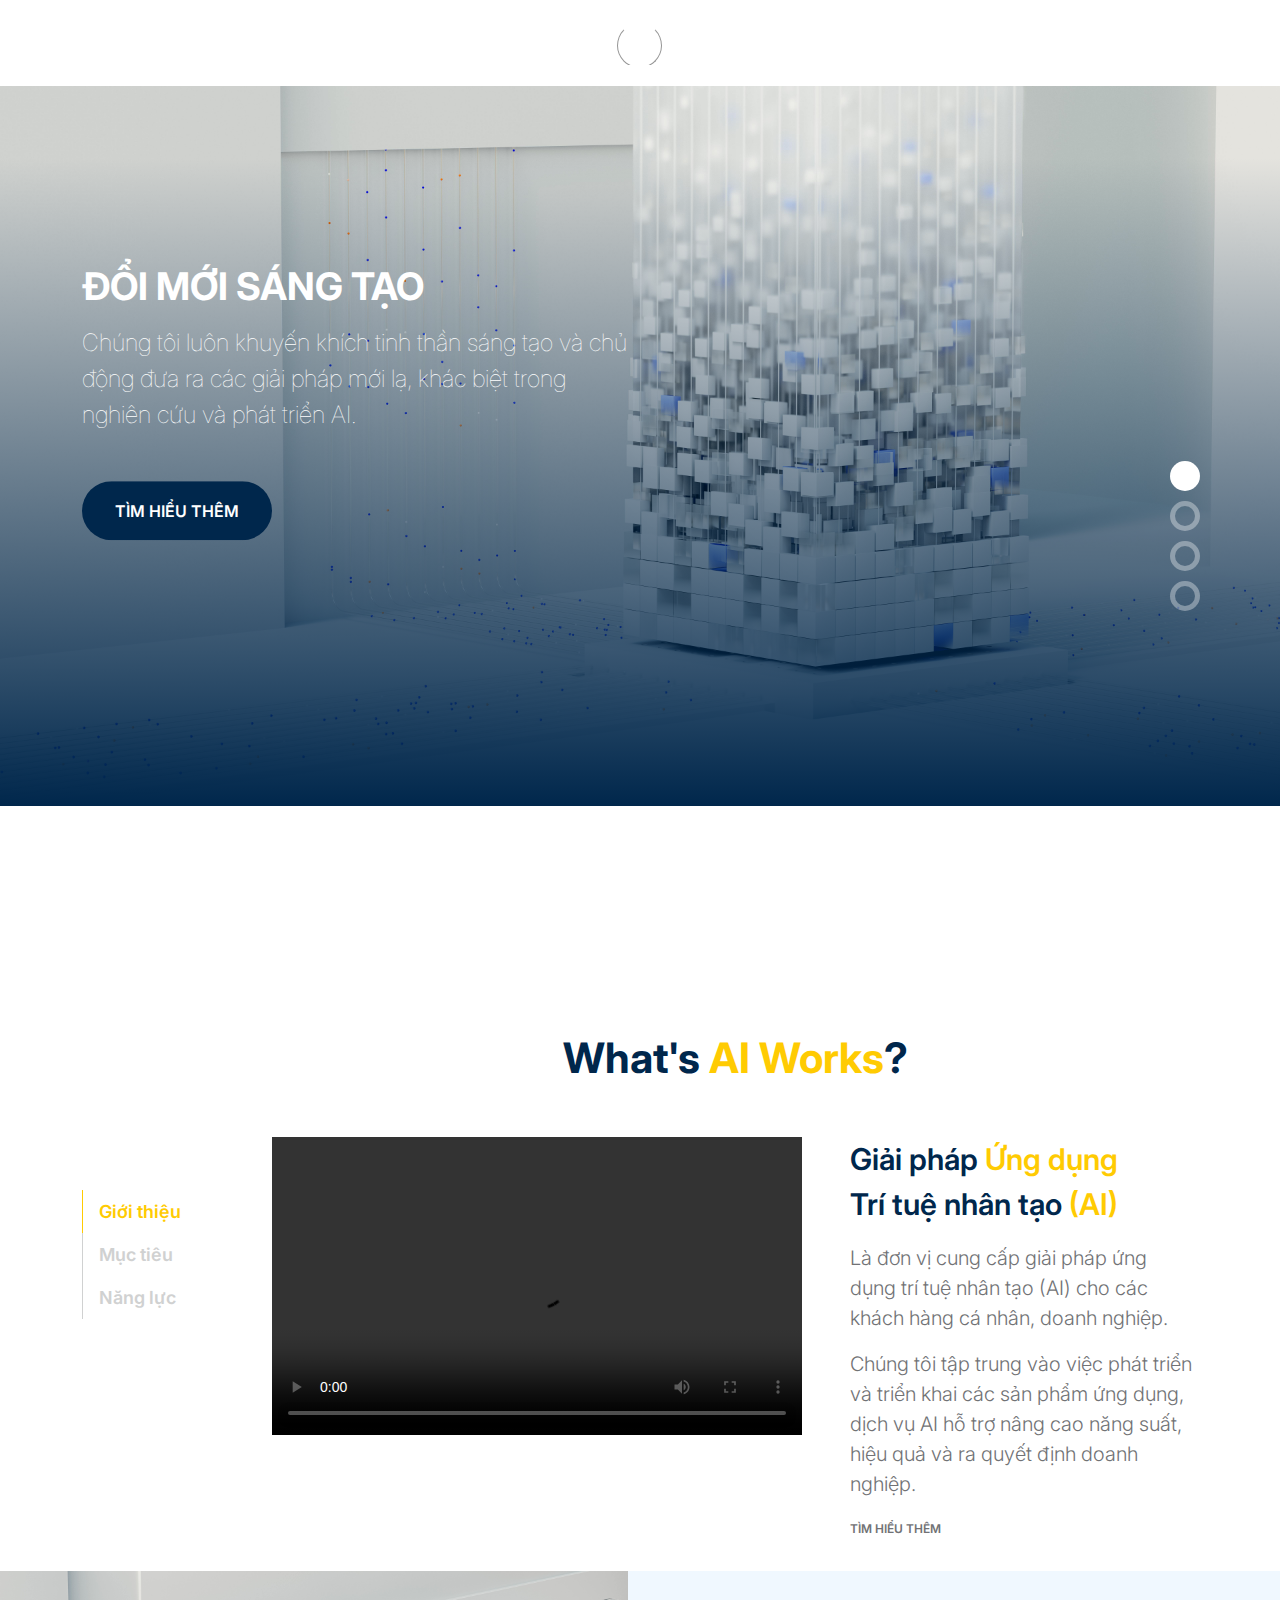
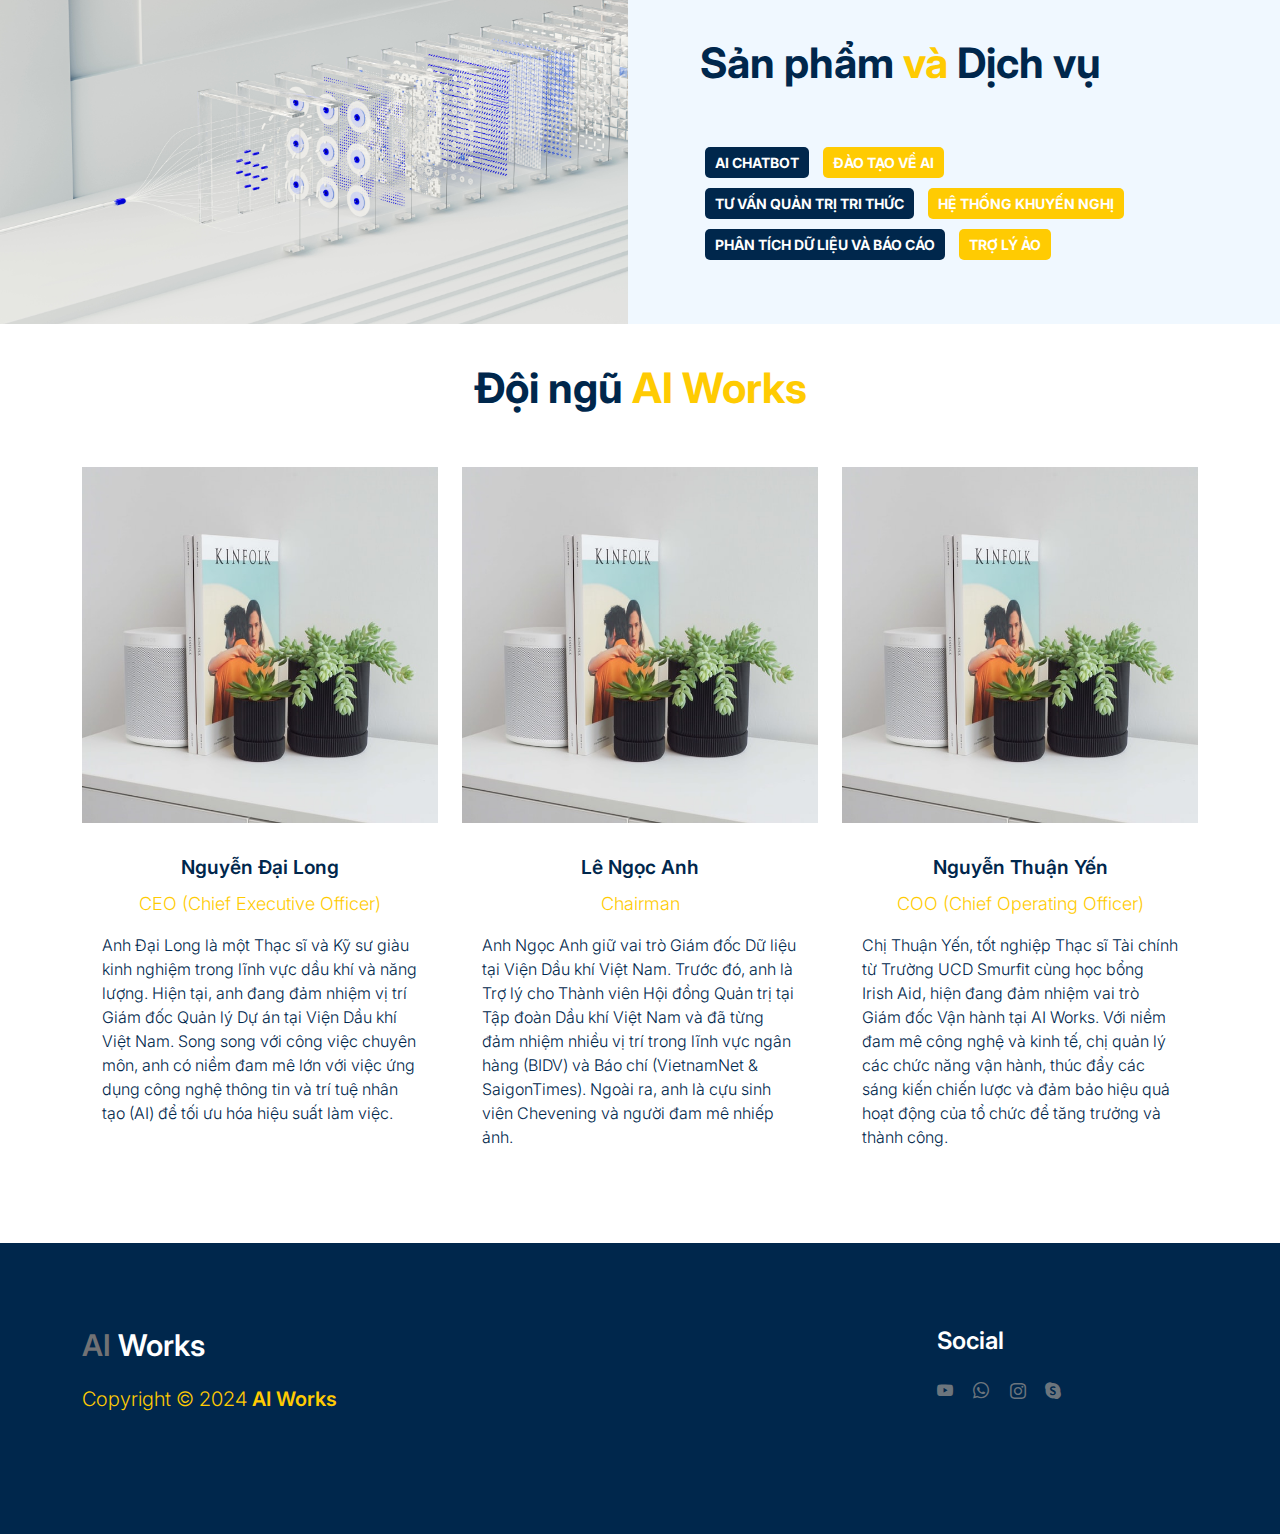
==== index.html @ 628ce4f3 "first commit" ====
<!doctype html>
<html lang="en">
    <head>
        <meta charset="utf-8">
        <meta name="viewport" content="width=device-width, initial-scale=1">

        <meta name="description" content="">
        <meta name="author" content="">

        <title>AI Works</title>
        <!-- <link rel="icon" href="/images/logo AI Works duong ban.png" type="image/png" > -->
        <!-- <link rel="icon" type="image/png" href="https://example.com/favicon.png"/> -->
        <link rel="shortcut icon" type="image/x-icon" href="images/favicon.ico">
        <!-- CSS FILES -->
        <link rel="preconnect" href="https://fonts.googleapis.com">

        <link rel="preconnect" href="https://fonts.gstatic.com" crossorigin>


        <link href="https://fonts.googleapis.com/css2?family=Inter:wght@100;300;400;700;900&display=swap" rel="stylesheet">

        <link href="css/bootstrap.min.css" rel="stylesheet">
        <link href="css/bootstrap-icons.css" rel="stylesheet">

        <link rel="stylesheet" href="css/slick.css"/>

        <link href="css/tooplate-little-fashion.css" rel="stylesheet">

<!--

Tooplate 2127 Little Fashion

https://www.tooplate.com/view/2127-little-fashion

-->
    </head>
    
    <body>

        <section class="preloader">
            <div class="spinner">
                <span class="sk-inner-circle"></span>
            </div>
        </section>
    
        <main>

            <nav class="navbar navbar-expand-lg">
                <div class="container">
                    <button class="navbar-toggler" type="button" data-bs-toggle="collapse" data-bs-target="#navbarNav" aria-controls="navbarNav" aria-expanded="false" aria-label="Toggle navigation">
                        <span class="navbar-toggler-icon"></span>
                    </button>

                    <a class="navbar-brand" href="index.html">
                        <strong><span>AI</span> Works</strong>
                    </a>

                    <div class="d-lg-none">
                        <a href="sign-in.html" class="bi-person custom-icon me-3"></a>

                        <a href="product-detail.html" class="bi-bag custom-icon"></a>
                    </div>

                    <!-- <div class="collapse navbar-collapse" id="navbarNav">
                        <ul class="navbar-nav mx-auto">
                            <li class="nav-item">
                                <a class="nav-link active" href="index.html">Home</a>
                            </li>

                            <li class="nav-item">
                                <a class="nav-link" href="about.html">Story</a>
                            </li>

                            <li class="nav-item">
                                <a class="nav-link" href="products.html">Products</a>
                            </li>

                            <li class="nav-item">
                                <a class="nav-link" href="faq.html">FAQs</a>
                            </li>

                            <li class="nav-item">
                                <a class="nav-link" href="contact.html">Contact</a>
                            </li>
                        </ul>

                        <div class="d-none d-lg-block">
                            <a href="sign-in.html" class="bi-person custom-icon me-3"></a>

                            <a href="product-detail.html" class="bi-bag custom-icon"></a>
                        </div>
                    </div> -->
                </div>
            </nav>

            <section class="slick-slideshow">   
                <div class="slick-custom">
                    <img src="images/pexels-google-deepmind-17483873.jpg" class="img-fluid" alt="">

                    <div class="slick-bottom">
                        <div class="container">
                            <div class="row">
                                <div class="col-lg-6 col-10">
                                    <h1 class="slick-title">ĐỔI MỚI SÁNG TẠO</h1>

                                    <p class="lead text-white mt-lg-3 mb-lg-5">Chúng tôi luôn khuyến khích tinh thần sáng tạo và chủ động đưa ra các giải pháp mới lạ, khác biệt trong nghiên cứu và phát triển AI.</p>

                                    <a href="#" class="btn custom-btn">Tìm hiểu thêm</a>
                                </div>
                            </div>
                        </div>
                    </div>
                </div>

                <div class="slick-custom">
                    <img src="images/pexels-google-deepmind-17483873.jpg" class="img-fluid" alt="">

                    <div class="slick-bottom">
                        <div class="container">
                            <div class="row">
                                <div class="col-lg-6 col-10">
                                    <h1 class="slick-title">ĐẠO ĐỨC & TRÁCH NHIỆM</h1>

                                    <p class="lead text-white mt-lg-3 mb-lg-5">Chúng tôi tận tâm phát triển các ứng dụng AI đạt chuẩn đạo đức cao nhất, an toàn tuyệt đối và bảo vệ quyền riêng tư người dùng.</p>

                                    <a href="#" class="btn custom-btn">Tìm hiểu thêm</a>
                                </div>
                            </div>
                        </div>
                    </div>
                </div>

                <div class="slick-custom">
                    <img src="images/pexels-google-deepmind-17483873.jpg" class="img-fluid" alt="">

                    <div class="slick-bottom">
                        <div class="container">
                            <div class="row">
                                <div class="col-lg-6 col-10">
                                    <h1 class="slick-title">HƯỚNG TỚI NGƯỜI DÙNG</h1>

                                    <p class="lead text-white mt-lg-3 mb-lg-5">Chúng tôi phát triển giải pháp AI thân thiện, hữu ích, dễ tiếp cận để nâng cao chất lượng cuộc sống dựa trên nhu cầu người dùng.</p>

                                    <a href="#" class="btn custom-btn">Tìm hiểu thêm</a>
                                </div>
                            </div>
                        </div>
                    </div>
                </div>
                
                <div class="slick-custom">
                    <img src="images/pexels-google-deepmind-17483873.jpg" class="img-fluid" alt="">

                    <div class="slick-bottom">
                        <div class="container">
                            <div class="row">
                                <div class="col-lg-6 col-10">
                                    <h1 class="slick-title">HỢP TÁC & CHIA SẺ</h1>

                                    <p class="lead text-white mt-lg-3 mb-lg-5">Chúng tôi hợp tác, chia sẻ tri thức với chuyên gia, tổ chức hàng đầu để nâng cao năng lực, tạo giá trị và đóng góp cho ngành AI.</p>

                                    <a href="#" class="btn custom-btn">Tìm hiểu thêm</a>
                                </div>
                            </div>
                        </div>
                    </div>
                </div>

            </section>

            <section class="about section-padding">
                <div class="container">
                    <div class="row">
                        <div class="col-lg-2 col-12 mt-auto mb-auto">
                            <ul class="nav nav-pills mb-5 mx-auto justify-content-center align-items-center" id="pills-tab" role="tablist">
                                <li class="nav-item" role="presentation">
                                    <button class="nav-link active" id="pills-home-tab" data-bs-toggle="pill" data-bs-target="#pills-home" type="button" role="tab" aria-controls="pills-home" aria-selected="true">Giới thiệu</button>
                                </li>

                                <li class="nav-item" role="presentation">
                                    <button class="nav-link" id="pills-youtube-tab" data-bs-toggle="pill" data-bs-target="#pills-youtube" type="button" role="tab" aria-controls="pills-youtube" aria-selected="true">Mục tiêu</button>
                                </li>

                                <li class="nav-item" role="presentation">
                                    <button class="nav-link" id="pills-skill-tab" data-bs-toggle="pill" data-bs-target="#pills-skill" type="button" role="tab" aria-controls="pills-skill" aria-selected="false">Năng lực</button>
                                </li>
                            </ul>
                        </div>

                        <div class="col-lg-10 col-12">
                            <div class="tab-content mt-2" id="pills-tabContent">
                                <div class="tab-pane fade show active" id="pills-home" role="tabpanel" aria-labelledby="pills-home-tab">
                                    <div class="row">
                                        <div class="col-12 text-center">
                                            <h2 class="mb-5">What's <span>AI Works</span>?</h2>
                                        </div>
                                        <div class="col-lg-7 col-12">
                                            <div class="ratio ratio-16x9">
                                                <video autoplay controls loop>
                                                    <source src="images/18069166-uhd_3840_2160_24fps.mp4">
                                                </video>
                                            </div>
                                        </div>

                                        <div class="col-lg-5 col-12">
                                            <div class="d-flex flex-column h-100 ms-lg-4 mt-lg-0 mt-5">
                                                <h4 class="mb-3">Giải pháp <span>Ứng dụng</span> <br>Trí tuệ nhân tạo <span>(AI)</span></h4>

                                                <p>Là đơn vị cung cấp giải pháp ứng dụng trí tuệ nhân tạo (AI) cho các khách hàng cá nhân, doanh nghiệp.</p>

                                                <p>Chúng tôi tập trung vào việc phát triển và triển khai các sản phẩm ứng dụng, dịch vụ AI hỗ trợ nâng cao năng suất, hiệu quả và ra quyết định doanh nghiệp.</p>

                                                <div class="mt-2 mt-lg-auto">
                                                    <a href="#" class="custom-link mb-2">
                                                        Tìm hiểu thêm
                                                        <i class="bi-arrow-right ms-2"></i>
                                                    </a>
                                                </div>
                                            </div>
                                        </div>
                                    </div>
                                </div>

                                <div class="tab-pane fade" id="pills-youtube" role="tabpanel" aria-labelledby="pills-youtube-tab">

                                    <div class="row">
                                        <div class="col-12 text-center">
                                            <h2 class="mb-5">How <span>AI Works</span>?</h2>
                                        </div>
                                        <div class="col-lg-7 col-12">
                                            <div class="ratio ratio-16x9">
                                                <video autoplay controls loop>
                                                    <source src="images/17356135-uhd_1920_1440_60fps.mp4">
                                                </video>
                                            </div>
                                        </div>

                                        <div class="col-lg-5 col-12">
                                            <div class="d-flex flex-column h-100 ms-lg-4 mt-lg-0 mt-5">
                                                <h4 class="mb-3"><span>Đối tác</span> hỗ trợ doanh nghiệp <br>chuyển đổi số <span>bằng AI</span></h4>

                                                <p>Mục tiêu then chốt của AI Works là trở thành đối tác tin cậy, hỗ trợ doanh nghiệp chuyển đổi số bằng công nghệ AI, nâng cao lợi thế cạnh tranh và tăng trưởng bền vững. Chúng tôi hướng tới việc đưa AI thành phần không thể thiếu trong kinh doanh, giải quyết vấn đề thực tiễn, mang lại giá trị lớn cho khách hàng.</p>

                                                <div class="mt-2 mt-lg-auto">
                                                    <a href="#" class="custom-link mb-2">
                                                        Tìm hiểu thêm
                                                        <i class="bi-arrow-right ms-2"></i>
                                                    </a>
                                                </div>
                                            </div>
                                        </div>
                                    </div>
                                </div>

                                <div class="tab-pane fade" id="pills-skill" role="tabpanel" aria-labelledby="pills-skill-tab">
                                    <div class="row">
                                        <div class="col-12 text-center">
                                            <h2 class="mb-5">Why <span>AI Works</span>?</h2>
                                        </div>
                                        <div class="col-lg-7 col-12">
                                            <div class="ratio ratio-16x9">
                                                <!-- <video autoplay controls loop> -->
                                                    <iframe width="426" height="314" src="https://www.youtube.com/embed/J-p9SjpaHVw" title="Chatbot J4U | Hướng dẫn sử dụng version 1.6" frameborder="0" allow="accelerometer; autoplay; clipboard-write; encrypted-media; gyroscope; picture-in-picture; web-share" referrerpolicy="strict-origin-when-cross-origin" allowfullscreen></iframe>
                                                <!-- </video> -->
                                            </div>
                                        </div>

                                        <div class="col-lg-5 col-12">
                                            <div class="d-flex flex-column h-100 ms-lg-4 mt-lg-0 mt-5">
                                                <h4 class="mb-3"><span>Sáng tạo</span>, Thân thiện <br>Dễ dàng <span>sử dụng</span></h4>

                                                <p>Lợi thế cạnh tranh của chúng tôi đến từ đội ngũ chuyên gia AI giàu kinh nghiệm, năng lực kỹ thuật vượt trội, khả năng tùy biến giải pháp AI sáng tạo, thân thiện, dễ tích hợp đáp ứng đặc thù từng ngành nghề, mang lại trải nghiệm hiệu quả cao cho khách hàng.</p>

                                                <div class="mt-2 mt-lg-auto">
                                                    <a href="#" class="custom-link mb-2">
                                                        Tìm hiểu thêm
                                                        <i class="bi-arrow-right ms-2"></i>
                                                    </a>
                                                </div>
                                            </div>
                                        </div>
                                    </div>
                                </div>

                            </div>
                        </div>

                    </div>
                </div>
            </section>

            <section class="front-product">
                <div class="container-fluid p-0">
                    <div class="row align-items-center">

                        <div class="col-lg-6 col-12">
                            <img src="images/pexels-google-deepmind-17483874.jpg" class="img-fluid" alt="">
                        </div>

                        <div class="col-lg-6 col-12">
                            <div class="px-5 py-5 py-lg-0">
                                
                                <h2 class="mb-4">Sản phẩm <span>và</span> Dịch vụ</h2>

                                <br class="tag-container">
                                    <p class="tag ai-chatbot">AI Chatbot</p> 
                                    <p class="tag ai-training">Đào tạo về AI</p>
                                    <br>
                                    <p class="tag knowledge-management">Tư vấn quản trị tri thức</p>
                                    <p class="tag recommendation-system">Hệ thống khuyến nghị</p>
                                    <br>
                                    <p class="tag data-analysis">Phân tích dữ liệu và báo cáo</p>
                                    <p class="tag virtual-assistant">Trợ lý ảo</p>
                                  </div>

                                <!-- <a href="products.html" class="custom-link">
                                    Explore Products
                                    <i class="bi-arrow-right ms-2"></i>
                                </a> -->
                            </div>
                        </div>

                    </div>
                </div>
            </section>

            <section class="featured-product section-padding">
                <div class="container">
                    <div class="row">
                        
                        <div class="col-12 text-center">
                            <h2 class="mb-5">Đội ngũ <span>AI Works</span></h2>
                        </div>

                        <div class="col-lg-4 col-12 mb-3">
                            <div class="product-thumb">
                                <img src="images/product/evan-mcdougall-qnh1odlqOmk-unsplash.jpeg" class="img-fluid product-image" alt="">

                                <div class="product-info d-flex">
                                    <div>
                                        <h5 class="product-title mb-0">
                                            <h5 style="font-size:larger; text-align: center;">Nguyễn Đại Long</h5> 
                                        </h5>
                                        <p style="font-size:Large; color:#ffcb02; text-align: center;">CEO (Chief Executive Officer)</p>

                                        <p style="font-size:medium; color:#00274c;">Anh Đại Long là một Thạc sĩ và Kỹ sư giàu kinh nghiệm trong lĩnh vực dầu khí và năng lượng. Hiện tại, anh đang đảm nhiệm vị trí Giám đốc Quản lý Dự án tại Viện Dầu khí Việt Nam. Song song với công việc chuyên môn, anh có niềm đam mê lớn với việc ứng dụng công nghệ thông tin và trí tuệ nhân tạo (AI) để tối ưu hóa hiệu suất làm việc.</p>
                                    </div>
                                    
                                </div>
                            </div>
                            
                        </div>

                        
                        <div class="col-lg-4 col-12 mb-3">
                            <div class="product-thumb">
                                <img src="images/product/evan-mcdougall-qnh1odlqOmk-unsplash.jpeg" class="img-fluid product-image" alt="">

                                <div class="product-info d-flex">
                                    <div>
                                        <h5 class="product-title mb-0">
                                            <h5 style="font-size:larger; text-align: center;">Lê Ngọc Anh</h5> 
                                        </h5>
                                        <p style="font-size:Large; color:#ffcb02; text-align: center;">Chairman</p>

                                        <p style="font-size:medium; color:#00274c;">Anh Ngọc Anh giữ vai trò Giám đốc Dữ liệu tại Viện Dầu khí Việt Nam. Trước đó, anh là Trợ lý cho Thành viên Hội đồng Quản trị tại Tập đoàn Dầu khí Việt Nam và đã từng đảm nhiệm nhiều vị trí trong lĩnh vực ngân hàng (BIDV) và Báo chí (VietnamNet & SaigonTimes). Ngoài ra, anh là cựu sinh viên Chevening và người đam mê nhiếp ảnh.</p>
                                    </div>
                                    
                                </div>
                            </div>
                            
                        </div>

                        <div class="col-lg-4 col-12 mb-3">
                            <div class="product-thumb">
                                <img src="images/product/evan-mcdougall-qnh1odlqOmk-unsplash.jpeg" class="img-fluid product-image" alt="">

                                <div class="product-info d-flex">
                                    <div>
                                        <h5 class="product-title mb-0">
                                            <h5 style="font-size:larger; text-align: center;">Nguyễn Thuận Yến</h5> 
                                        </h5>
                                        <p style="font-size:Large; color:#ffcb02; text-align: center;">COO (Chief Operating Officer)</p>

                                        <p style="font-size:medium; color:#00274c;">Chị Thuận Yến, tốt nghiệp Thạc sĩ Tài chính từ Trường UCD Smurfit cùng học bổng Irish Aid, hiện đang đảm nhiệm vai trò Giám đốc Vận hành tại AI Works. Với niềm đam mê công nghệ và kinh tế, chị quản lý các chức năng vận hành, thúc đẩy các sáng kiến chiến lược và đảm bảo hiệu quả hoạt động của tổ chức để tăng trưởng và thành công.</p>
                                    </div>
                                    
                                </div>
                            </div>
                            
                        </div>


                    </div>
                </div>
            </section>

        </main>

        <footer class="site-footer">
            <div class="container">
                <div class="row">

                    <div class="col-lg-3 col-10 me-auto mb-4">
                        <h4 class="text-white mb-3"><a href="index.html">AI</a> Works</h4>
                        <p style="color:#ffcb02; ">Copyright © 2024 <strong>AI Works</strong></p>
                    </div>

                    <!-- <div class="col-lg-5 col-8">
                        <h5 class="text-white mb-3">Sitemap</h5>

                        <ul class="footer-menu d-flex flex-wrap">
                            <li class="footer-menu-item"><a href="about.html" class="footer-menu-link">Story</a></li>

                            <li class="footer-menu-item"><a href="#" class="footer-menu-link">Products</a></li>

                            <li class="footer-menu-item"><a href="#" class="footer-menu-link">Privacy policy</a></li>

                            <li class="footer-menu-item"><a href="#" class="footer-menu-link">FAQs</a></li>

                            <li class="footer-menu-item"><a href="#" class="footer-menu-link">Contact</a></li>
                        </ul>
                    </div> -->

                    <div class="col-lg-3 col-4">
                        <h5 class="text-white mb-3">Social</h5>

                        <ul class="social-icon">

                            <li><a href="#" class="social-icon-link bi-youtube"></a></li>

                            <li><a href="#" class="social-icon-link bi-whatsapp"></a></li>

                            <li><a href="#" class="social-icon-link bi-instagram"></a></li>

                            <li><a href="#" class="social-icon-link bi-skype"></a></li>
                        </ul>
                    </div>

                </div>
            </div>
        </footer>

        <!-- JAVASCRIPT FILES -->
        <script src="js/jquery.min.js"></script>
        <script src="js/bootstrap.bundle.min.js"></script>
        <script src="js/Headroom.js"></script>
        <script src="js/jQuery.headroom.js"></script>
        <script src="js/slick.min.js"></script>
        <script src="js/custom.js"></script>

    </body>
</html>
---- css/tooplate-little-fashion.css ----
/*

Tooplate 2127 Little Fashion

https://www.tooplate.com/view/2127-little-fashion

*/


/*---------------------------------------
  CUSTOM PROPERTIES ( VARIABLES )             
-----------------------------------------*/
:root {
  --white-color:                #FFFFFF;
  --primary-color:              #ffcb02;
  --section-bg-color:           #f0f8ff;
  --dark-color:                 #00274c;
  --grey-color:                 #d0d1d1;
  --p-color:                    #717275;

  --body-font-family:           'Inter', sans-serif;

  --h5-font-size:               24px;
  --p-font-size:                20px;
  --copyright-text-font-size:   16px;
  --product-link-font-size:     14px;
  --custom-link-font-size:      12px;

  --font-weight-thin:           100;
  --font-weight-light:          300;
  --font-weight-normal:         400;
  --font-weight-bold:           600;
  --font-weight-black:          700;
}

body,
html {
  height: 100%;
}

html {
  scroll-behavior: smooth;
}

@media screen and (prefers-reduced-motion: reduce) {
  html {
    scroll-behavior: auto;
  }
}

body {
    background: var(--white-color);
    font-family: var(--body-font-family);    
    position: relative;
}

/*---------------------------------------
  TYPOGRAPHY               
-----------------------------------------*/

h2,
h3,
h4,
h5,
h6 {
  color: var(--dark-color);
  line-height: inherit;
}

h1,
h2,
h3,
h4,
h5,
h6 {
  font-weight: var(--font-weight-bold);
}

h1,
h2 {
  font-weight: var(--font-weight-black);
}

h1 {
  font-size: 64px;
  line-height: normal;
}

h2 {
  font-size: 42px;
}

h3 {
  font-size: 36px;
}

h4 {
  font-size: 30px;
}

h5 {
  font-size: 24px;
}

h6 {
  font-size: 20px;
}

p {
  color: var(--p-color);
  font-size: var(--p-font-size);
  font-weight: var(--font-weight-light);
}

a, 
button {
  touch-action: manipulation;
  transition: all 0.3s;
}

a {
  color: var(--p-color);
  text-decoration: none;
}

a:hover {
  color: var(--primary-color);
}

.text-primary {
  color: var(--primary-color) !important;
}

::selection {
  background: var(--primary-color);
  color: var(--white-color);
}

/*---------------------------------------
  CUSTOM LINK               
-----------------------------------------*/
.custom-link {
  color: var(--p-color);
  font-size: var(--custom-link-font-size);
  font-weight: var(--font-weight-bold);
  text-transform: uppercase;
  position: relative;
}

.custom-link i {
  position: absolute;
  opacity: 0;
  bottom: 0;
  left: 100%;
  transition: all 0.3s;
  line-height: normal;
}

.custom-link:hover i {
  opacity: 1;
  left: 101%;
}

.lead {
  font-size: 1.5rem;
  font-weight: var(--font-weight-thin);
}

b,
strong {
  font-weight: var(--font-weight-bold);
}

/*---------------------------------------
  PRE LOADER               
-----------------------------------------*/
.preloader {
  position: fixed;
  top: 0;
  left: 0;
  width: 100%;
  height: 100%;
  z-index: 99999;
  display: flex;
  flex-flow: row nowrap;
  justify-content: center;
  align-items: center;
  background: none repeat scroll 0 0 var(--white-color);
}

.spinner {
  border: 1px solid transparent;
  border-radius: 5px;
  position: relative;
}

.spinner::before {
  content: '';
  box-sizing: border-box;
  position: absolute;
  top: 50%;
  left: 50%;
  width: 45px;
  height: 45px;
  margin-top: -10px;
  margin-left: -23px;
  border-radius: 50%;
  border: 1px solid #959595;
  border-top-color: var(--white-color);
  animation: spinner .9s linear infinite;
}

@keyframes spinner {
  to {transform: rotate(360deg);}
}

/*---------------------------------------
  CUSTOM BUTTON & ICON              
-----------------------------------------*/
.custom-btn {
  background: var(--dark-color);
  border-radius: 50px;
  color: var(--white-color);
  font-size: var(--copyright-text-font-size);
  text-transform: uppercase;
  padding: 16.50px 20px;
}

.social-btn {
  background: transparent;
  border: 1px solid var(--grey-color);
  color: var(--dark-color);
  text-transform: none;
}

.social-btn:hover {
  border-color: transparent;
}

.cart-form-select {
  border-radius: 0;
  padding-top: 15px;
  padding-bottom: 15px;
}

.cart-btn {
  border-radius: 0;
  width: 100%;
  font-size: var(--product-link-font-size);
}

.custom-btn:hover,
.slick-slideshow .custom-btn:hover {
  background: var(--primary-color);
  color: var(--white-color);
}

.custom-icon {
  color: var(--p-color);
  font-size: 24px;
}

.custom-icon {
  display: inline-block;
  vertical-align: middle;
}

.bi-bag.custom-icon {
  font-size: 17px;
}

.featured-icon {
  color: var(--grey-color);
  font-size: 52px;
}

/*---------------------------------------
  DIV SEPARATOR               
-----------------------------------------*/
.div-separator {
  position: relative;
}

.div-separator::before {
  content: "";
  height: 1px;
  background: var(--grey-color);
  display: block;
  width: 100%;
}

.div-separator span {
  position: absolute;
  top: 50%;
  margin-left: -22.5px;
  left: 50%;
  text-align: center;
  background: var(--white-color);
  margin-top: -11px;
  color: var(--dark-color);
  font-weight: var(--font-weight-bold);
  font-size: 14px;
  width: 35px;
  text-transform: uppercase;
}

/*---------------------------------------
  FULL IMAGE               
-----------------------------------------*/
.full-image-img {
  display: block;
  position: absolute;
  z-index: -1;
  right: 0;
  width: 100%;
  bottom: -120px;
  min-width: 650px;
}

@media (min-width: 1600px) {
  .full-image-img {
    bottom: -200px;
  }
}

/*---------------------------------------
  NAVIGATION               
-----------------------------------------*/
.navbar {
  background: var(--white-color);
  position: fixed;
  top: 0;
  right: 0;
  left: 0;
  padding: 25px 0;
  z-index: 2;
  will-change: transform;
  transition: transform 300ms linear;
}

.navbar span, h2 span, h4 span {
	color: var(--primary-color);
}

.navbar.headroom--not-top {
  padding: 20px 0;
}

.headroom--pinned {
  transform: translate(0, 0);
}

.headroom--unpinned {
  transform: translate(0, -150%);
}

@font-face {
  font-family: 'BeVietnamPro';
  src: url('../fonts/BeVietnamPro-Regular.woff2') format('woff2'),
       url('../fonts/BeVietnamPro-Regular.woff') format('woff'),
       url('../fonts/BeVietnamPro-Regular.ttf') format('truetype');
  font-weight: normal;
  font-style: normal;
}

@font-face {
  font-family: 'BeVietnamPro';
  src: url('../fonts/BeVietnamPro-Bold.woff2') format('woff2'),
       url('../fonts/BeVietnamPro-Bold.woff') format('woff'),
       url('../fonts/BeVietnamPro-Bold.ttf') format('truetype');
  font-weight: bold;
  font-style: normal;
}


.navbar-brand {
  font-family: 'BeVietnamPro', sans-serif;
  color: var(--dark-color);
  font-size: 24px;
  font-weight: var(--font-weight-light);
  margin: 0;
  padding: 0;
}

.navbar-expand-lg .navbar-nav .nav-link {
  display: inline-block;
  padding: 0;
  margin-right: 1.5rem;
  margin-left: 1.5rem;
}

.nav-link {
  color: var(--p-color);
  font-size: 16px;
  position: relative;
}

.navbar .nav-link::after {
  position: absolute;
  top: 100%;
  left: 0;
  width: 100%;
  height: 2px;
  background: var(--grey-color);
  content: '';
  opacity: 0;
  -webkit-transition: opacity 0.3s, -webkit-transform 0.3s;
  -moz-transition: opacity 0.3s, -moz-transform 0.3s;
  transition: opacity 0.3s, transform 0.3s;
  -webkit-transform: translateY(10px);
  -moz-transform: translateY(10px);
  transform: translateY(10px);
}

.navbar .nav-link.active::after, 
.navbar .nav-link:hover::after {
  opacity: 1;
  -webkit-transform: translateY(0px);
  -moz-transform: translateY(0px);
  transform: translateY(0px);
}

.navbar .nav-link.active,
.navbar .nav-link:hover {
  color: var(--primary-color);
}

.nav-link:focus, 
.nav-link:hover {
  color: var(--p-color);
}

.navbar-toggler {
  border: 0;
  padding: 0;
  cursor: pointer;
  margin: 0;
  width: 30px;
  height: 35px;
  outline: none;
}

.navbar-toggler:focus {
  outline: none;
  box-shadow: none;
}

.navbar-toggler[aria-expanded="true"] .navbar-toggler-icon {
  background: transparent;
}

.navbar-toggler[aria-expanded="true"] .navbar-toggler-icon:before,
.navbar-toggler[aria-expanded="true"] .navbar-toggler-icon:after {
  transition: top 300ms 50ms ease, -webkit-transform 300ms 350ms ease;
  transition: top 300ms 50ms ease, transform 300ms 350ms ease;
  transition: top 300ms 50ms ease, transform 300ms 350ms ease, -webkit-transform 300ms 350ms ease;
  top: 0;
}

.navbar-toggler[aria-expanded="true"] .navbar-toggler-icon:before {
  transform: rotate(45deg);
}

.navbar-toggler[aria-expanded="true"] .navbar-toggler-icon:after {
  transform: rotate(-45deg);
}

.navbar-toggler .navbar-toggler-icon {
  background: var(--dark-color);
  transition: background 10ms 300ms ease;
  display: block;
  width: 30px;
  height: 2px;
  position: relative;
}

.navbar-toggler .navbar-toggler-icon::before,
.navbar-toggler .navbar-toggler-icon::after {
  transition: top 300ms 350ms ease, -webkit-transform 300ms 50ms ease;
  transition: top 300ms 350ms ease, transform 300ms 50ms ease;
  transition: top 300ms 350ms ease, transform 300ms 50ms ease, -webkit-transform 300ms 50ms ease;
  position: absolute;
  right: 0;
  left: 0;
  background: var(--dark-color);
  width: 30px;
  height: 2px;
  content: '';
}

.navbar-toggler .navbar-toggler-icon:before {
  top: -8px;
}

.navbar-toggler .navbar-toggler-icon:after {
  top: 8px;
}

/*---------------------------------------
  SITE HEADER              
-----------------------------------------*/
.site-header {
  background-color: var(--section-bg-color);
  position: relative;
  overflow: hidden;
  margin-top: 86px;
}

.site-header.section-padding {
  padding-top: 7rem;
  padding-bottom: 7rem;
}

.site-header.section-padding-img {
  padding-top: 5rem;
  padding-bottom: 5rem;
}

.header-image {
  position: absolute;
  top: 0;
  right: 0;
  width: 50%;
  height: 100%;
  object-fit: cover;
}

/*---------------------------------------
  SLICK SLIDESHOW               
-----------------------------------------*/
@media (min-width: 992px) {
  .slick-slideshow {
    height: 100vh;
  }
}

.slick-slideshow {
  margin-top: 86px;
}

.slick-title {
  color: var(--white-color);
  font-size: 38px;
}

.slick-custom {
  position: relative;
}

.slick-custom img {
  width: 100%;
  object-fit: cover;
}

.slick-bottom {
  background: linear-gradient(to top, var(--dark-color), transparent 90%);
  position: absolute;
  z-index: 2;
  bottom: 0;
  right: 0;
  left: 0;
  width: 100%;
  height: 100%;
}

.slick-bottom .container {
  position: absolute;
  top: 40%;
  left: 50%;
  transform: translate(-50%, -40%);
}

.slick-overlay {
  background: linear-gradient(to top, #000, transparent 120%);
  position: absolute;
  top: 0;
  right: 0;
  bottom: 0;
  left: 0;
}

.slick-slideshow .custom-btn {
  font-weight: var(--font-weight-bold);
  display: inline-block;
  padding-right: 32px;
  padding-left: 32px;
}

@media (min-width: 576px) {
  .slick-slideshow .slick-dots {
    max-width: 540px;
  }
}

@media (min-width: 768px) {
  .slick-slideshow .slick-dots {
    max-width: 720px;
  }
}

@media (min-width: 992px) {
  .slick-slideshow .slick-dots {
    max-width: 960px;
  }
}

@media (min-width: 1200px) {
  .slick-slideshow .slick-dots {
    max-width: 1140px;
  }
}

@media (min-width: 1400px) {
  .slick-slideshow .slick-dots {
    max-width: 1320px;
  }
}

.slick-slideshow .slick-dots {
  position: absolute;
  z-index: 2;
  top: 50%;
  left: 0;
  right: 0;
  transform: translate(0, -50%);
  margin: 0 auto;
  padding: 0;
}

.slick-slideshow .slick-dots li {
  background: transparent;
  border: 5px solid rgba(255, 255, 255, 0.35);
  border-radius: 100%;
  display: block;
  width: 30px;
  height: 30px;
  margin: 10px;
  padding: 5px;
  margin-left: auto;
  cursor: pointer;
}

.slick-slideshow .slick-dots button {
  background: transparent;
  border: none;
  color: transparent;
  display: block;
  width: 100%;
  height: 0;
  margin: 0;
  padding: 0;
  outline: none;
  height: 0;
}

.slick-slideshow .slick-dots li:hover,
.slick-slideshow .slick-dots .slick-active {
  background: var(--white-color);
}

/*---------------------------------------
  CUSTOM CIRCLE IMAGES               
-----------------------------------------*/

.custom-circle-image {
  border-radius: 100px;
  width: 55px;
  height: 55px;
}

.custom-circle-image.team-image {
  width: 85px;
  height: 85px;
}

/*---------------------------------------
  TESTIMONIAL               
-----------------------------------------*/
.slick-testimonial .slick-list,
.slick-testimonial .slick-track {
  height: 100%;
}

.slick-testimonial {
  margin: auto;
}

.slick-testimonial-caption {
  quotes: '❝' '❞';
  position: relative;
  padding: 5rem 7rem;
}

.slick-testimonial-caption::before {
  content: open-quote;
  display: inline-block;
  color: var(--primary-color);
  font-family: auto;
  font-size: 100px;
  height: 0;
  position: absolute;
  top: 0;
  left: 0;
}

.slick-testimonial .slick-dots {
  text-align: center;
}

.slick-testimonial .slick-dots li {
  background: var(--grey-color);
  display: inline-block;
  vertical-align: top;
  width: 16%;
  height: 1px;
}

.slick-testimonial .slick-dots button {
  background: transparent;
  border: none;
  color: transparent;
  display: block;
  width: 100%;
  height: 0;
  margin: 0;
  padding: 0;
}

.slick-testimonial .slick-dots li:hover,
.slick-testimonial .slick-dots .slick-active {
  background: var(--dark-color);
}

/*---------------------------------------
  SECTION               
-----------------------------------------*/
section {
  content-visibility: auto;
  contain-intrinsic-size: 700px;
}

.section-padding {
  padding-top: 2rem;
  padding-bottom: 2rem;
}

.featured {
  background: var(--section-bg-color);
}

/*---------------------------------------
  ABOUT               
-----------------------------------------*/
.about .nav-pills .nav-item {
  width: 100%;
}

.about .nav-pills .nav-link {
  color: var(--grey-color);
  font-size: 18px;
  font-weight: var(--font-weight-bold);
  border-left: 1px solid var(--grey-color);
  border-radius: 0;
  padding-right: 0;
}

.about .nav-pills .nav-link:hover,
.about .nav-pills .nav-link.active, 
.about .nav-pills .show>.nav-link {
  background: transparent;
  border-left-color: var(--primary-color);
  color: var(--primary-color);
}

/*---------------------------------------
  FAQ ACCORDION               
-----------------------------------------*/
.accordion-item {
  background-color: transparent;
  border-top: 0;
  border-right: 0;
  border-left: 0;
}

.accordion-button {
  background-color: transparent;
  box-shadow: none;
}

.accordion-button:not(.collapsed) {
  background: transparent;
  box-shadow: none;
}

button:focus:not(:focus-visible) {
  border-color: transparent;
  box-shadow: none;
}

.accordion-body {
  border-top: 1px solid rgba(0,0,0,.125);
}

.accordion-button {
  font-size: 1.5rem;
  font-weight: var(--font-weight-normal);
  padding-top: 1.5rem;
  padding-right: 0;
  padding-bottom: 1.5rem;
  padding-left: 0;
}

.accordion-body {
  padding: 2rem 0;
}

/*---------------------------------------
  TEAM MEMBERS               
-----------------------------------------*/
.team {
  background: var(--grey-color);
}

.team-thumb {
  background: var(--white-color);
  position: relative;
  border-radius: .25rem;
  padding: 42px 32px;
}

.team-info {
  width: 100%;
}

.custom-modal-btn {
  background: var(--grey-color);
  color: var(--white-color);
  position: absolute;
  top: 0;
  right: 0;
  bottom: 0;
  margin: auto 32px;
  width: 42px;
  height: 42px;
}

.modal-body {
  padding: 4rem;
}

.modal-header {
  padding-top: 7rem;
  padding-bottom: 5rem;
}

.modal-header .btn-close {
  position: absolute;
  top: 0;
  right: 0;
  font-size: 24px;
  margin: 32px;
}

#cart-modal .modal-header .btn-close {
  z-index: 2;
  margin: 22px;
}

#cart-modal .modal-header {
  border-bottom: 0;
  padding: 0;
}

#cart-modal .modal-footer {
  padding: 2rem 4rem;
}

/*---------------------------------------
  SKILL - PROGRESS BAR               
-----------------------------------------*/
.skill-thumb strong {
  display: inline-block;
  margin-bottom: 6px;
}

.skill-thumb span {
  color: var(--dark-color);
  font-size: 24px;
  font-weight: var(--font-weight-bold);
}

.skill-thumb .progress {
  background: var(--white-color);
  box-shadow: none;
  border-radius: 100px;
  height: 1px;
  margin-bottom: 16px;
}

.skill-thumb .progress .progress-bar-primary {
  background: var(--grey-color);
}

/*---------------------------------------
  PRODUCT               
-----------------------------------------*/
.front-product {
  background: var(--section-bg-color);
}

.product-thumb {
  background: var(--white-color);
  position: relative;
  transition: all 0.5s ease-out;
}

.product-image {
  transition: all 0.5s ease-out;
}

.product-thumb:hover .product-image {
  box-shadow: 0 1rem 3rem rgba(0,0,0,.175);
}

.product-top {
  position: absolute;
  top: 0;
  right: 0;
  left: 0;
  margin: 20px;
}

.product-info {
  padding: 30px 20px;
}

.product-description,
.product-cart-thumb {
  padding: 0 20px;
}

.product-icon {
  color: var(--white-color);
}

.product-title-link {
  color: var(--dark-color);
}

.product-additional-link {
  display: inline-block;
  vertical-align: top;
  font-size: var(--product-link-font-size);
  margin-top: 32px;
  margin-right: 12px;
}

.product-alert {
  background: var(--white-color);
  color: var(--p-color);
  font-size: var(--custom-link-font-size);
  font-weight: var(--font-weight-bold);
  padding: 3px 10px;
}

.product-p {
  font-size: var(--product-link-font-size);
}

.view-all {
  text-transform: uppercase;
  color: var(--p-color);
  font-size: 13px;
  font-weight: var(--font-weight-bold);
  border-bottom: 2px solid var(--grey-color);
  padding-bottom: 6px;
}

/*---------------------------------------
  CONTACT              
-----------------------------------------*/
.contact-info {
  padding: 40px;
}

.contact-form .form-control {
  border-color: var(--grey-color);
  font-weight: var(--font-weight-normal);
}

.form-floating>label {
  color: var(--grey-color);
  font-weight: var(--font-weight-normal);
}

.contact-form button[type='submit'] {
  background: var(--dark-color);
  border: none;
  border-radius: 100px;
  color: var(--white-color);
  font-weight: var(--font-weight-bold);
  text-transform: uppercase;
  padding: 16px;
}

.contact-form button[type='submit']:hover {
  background: var(--primary-color);
}

/*---------------------------------------
  SITE FOOTER               
-----------------------------------------*/
.site-footer {
  background: var(--dark-color);
  padding-top: 5rem;
  padding-bottom: 5rem;
}

.footer-menu {
  margin: 0;
  padding: 0;
}

.footer-menu-item {
  display: block;
  width: 50%;
}

.footer-menu-link {
  color: #6c757d;
  font-weight: var(--font-weight-light);
  display: inline-block;
  vertical-align: top;
  margin-top: 4px;
  margin-bottom: 4px;
}

.site-footer .social-icon-link {
  margin-top: 4px;
}

.site-footer .social-icon-link:hover,
.footer-menu-link:hover {
  color: var(--white-color);
}

.copyright-text {
  font-size: var(--copyright-text-font-size);
}

/*---------------------------------------
  SOCIAL ICON               
-----------------------------------------*/
.social-icon {
  margin: 0;
  padding: 0;
}

.social-icon li {
  list-style: none;
  display: inline-block;
  vertical-align: top;
}

.social-icon-link {
  color: #6c757d;
  font-size: 1rem;
  display: inline-block;
  vertical-align: top;
  margin-bottom: 4px;
  margin-right: 15px;
}

.social-icon-link:hover {
  color: var(--primary-color);
}

/*---------------------------------------
  RESPONSIVE STYLES               
-----------------------------------------*/
@media screen and (max-width: 1200px) {
  h1 {
    font-size: 48px;
  }
}

@media screen and (max-width: 991px) {
  h1 {
    font-size: 38px;
    margin-bottom: 0;
  }

  h2 {
    font-size: 36px;
  }

  h3 {
    font-size: 32px;
  }

  h4 {
    font-size: 28px;
  }

  h5 {
    font-size: 24px;
  }

  h6 {
    font-size: 20px;
  }

  .lead {
    font-size: 16px;
  }

  .navbar-expand-lg .navbar-nav .nav-link {
    margin-top: 1rem;
  }

  .site-header {
    background-position: bottom;
  }

  #cart-modal .modal-header .btn-close {
    margin: 22px 14px;
  }

  .custom-btn {
    font-size: 14px;
    padding: 13.5px 20px;
  }

  .slick-slideshow .custom-btn {
    padding-right: 27px;
    padding-left: 27px;
  }

  .social-login,
  .div-separator {
    width: 75% !important;
  }

  #cart-modal .modal-footer .row {
    width: 100% !important;
  }

  .site-header.section-padding,
  .section-padding {
    padding-top: 2rem;
    padding-bottom: 2rem;
  }

  .site-header-image.section-padding {
    padding-bottom: 0;
  }

  .header-info {
    padding-top: 50px;
    padding-bottom: 100px;
  }

  .header-image {
    position: relative;
    top: auto;
    bottom: 0;
    left: 0;
    width: auto;
    height: auto;
  }

  .slick-testimonial-caption {
    padding: 6rem 3rem 4rem 3rem;
  }

  .slick-slideshow .slick-dots li {
    width: 25px;
    height: 25px;
  }

  .modal-header {
    padding-top: 6rem;
    padding-bottom: 2rem;
  }

  .modal-body {
    padding: 2rem;
  }

  #cart-modal .modal-footer {
    padding-right: 0;
    padding-left: 0;
  }

  #cart-modal .modal-body {
    padding: 4rem 2rem 2rem 2rem;
  }

  .full-image-img {
    bottom: 0;
  }
}

.tag-container {
  max-width: 600px; /* hoặc bất kỳ giá trị nào bạn muốn để kiểm soát chiều rộng tối đa của container */
  margin: auto;
}

.tag {
  display: inline-block;
  padding: 5px 10px;
  margin: 5px;
  border-radius: 5px;
  color: white;
  font-size: 14px;
  font-weight: bold;
  text-transform: uppercase;
  cursor: pointer;
  transition: transform 0.3s;
}

.tag:hover {
  transform: translateY(-2px);
}

.ai-chatbot { background-color: var(--dark-color); }
.ai-training { background-color: var(--primary-color); }
.knowledge-management { background-color: var(--dark-color); }
.recommendation-system { background-color: var(--primary-color); }
.data-analysis { background-color: var(--dark-color);}
.virtual-assistant { background-color: var(--primary-color); }
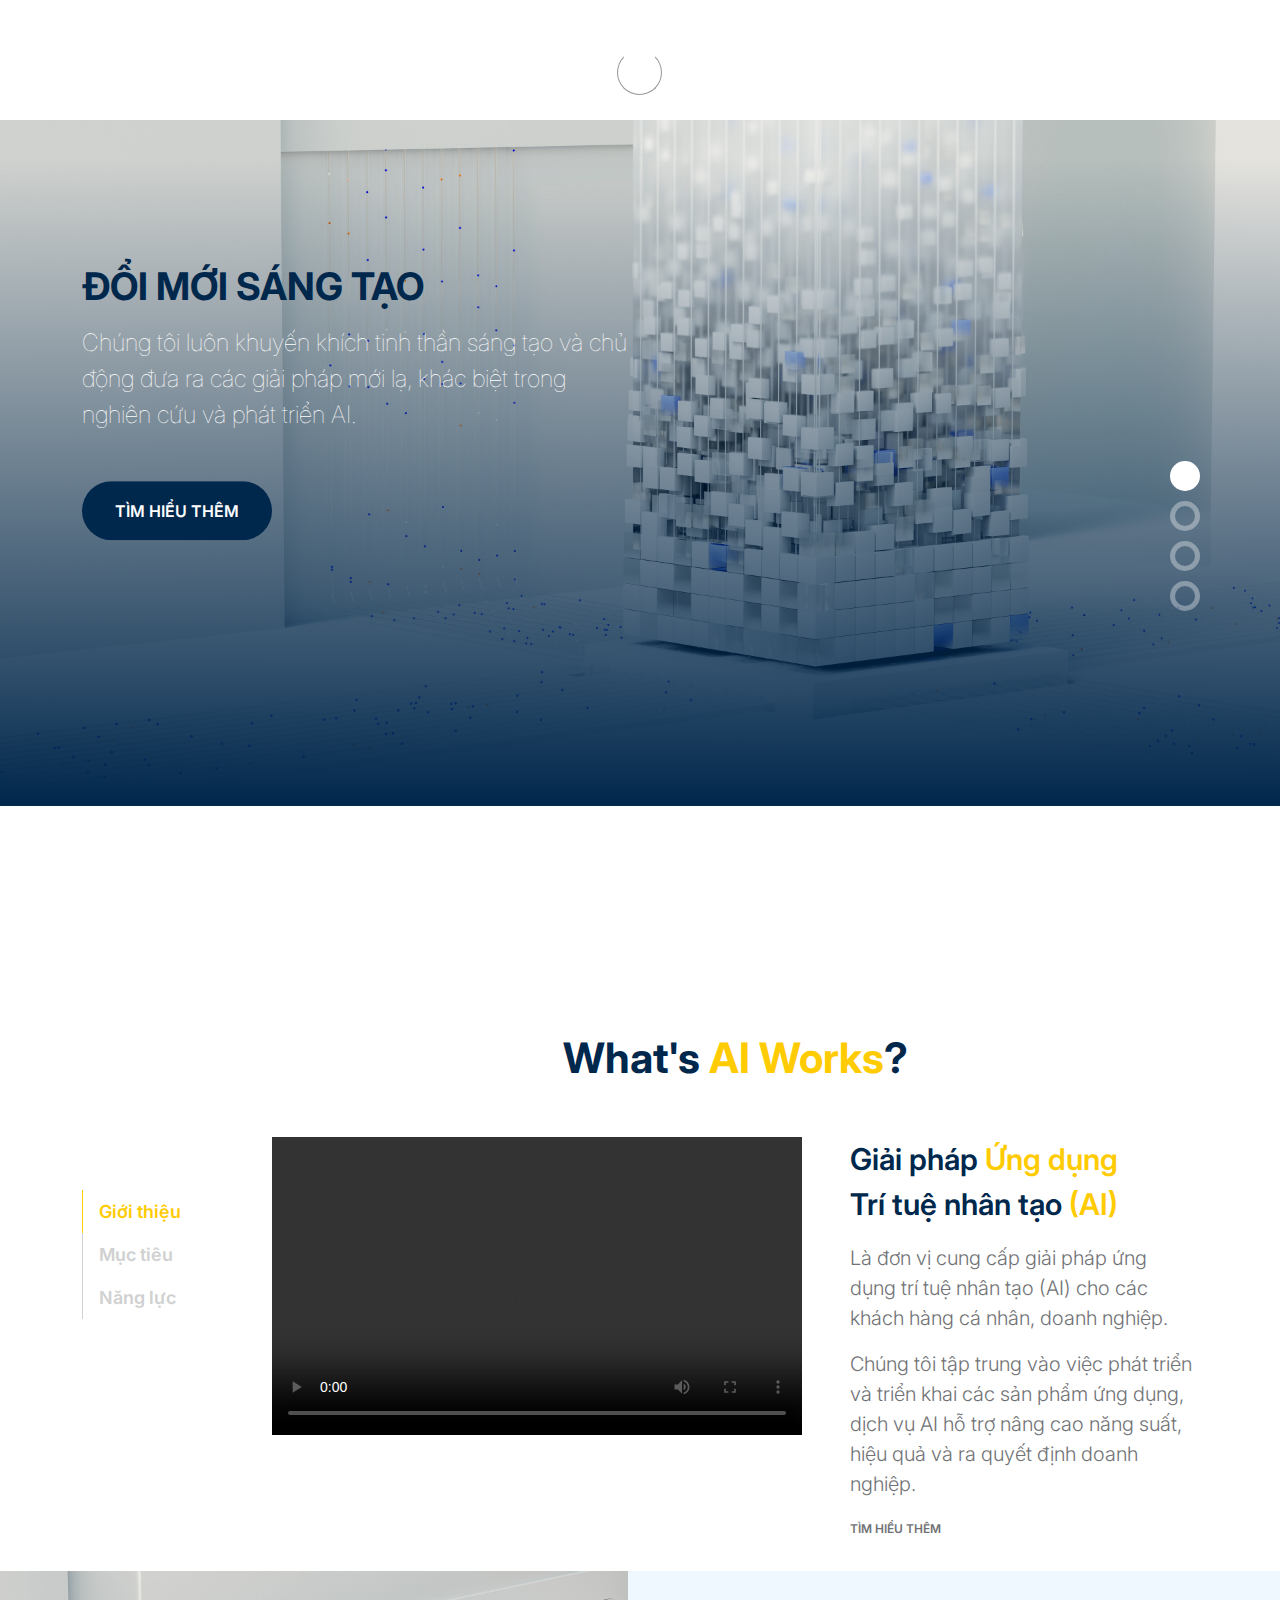
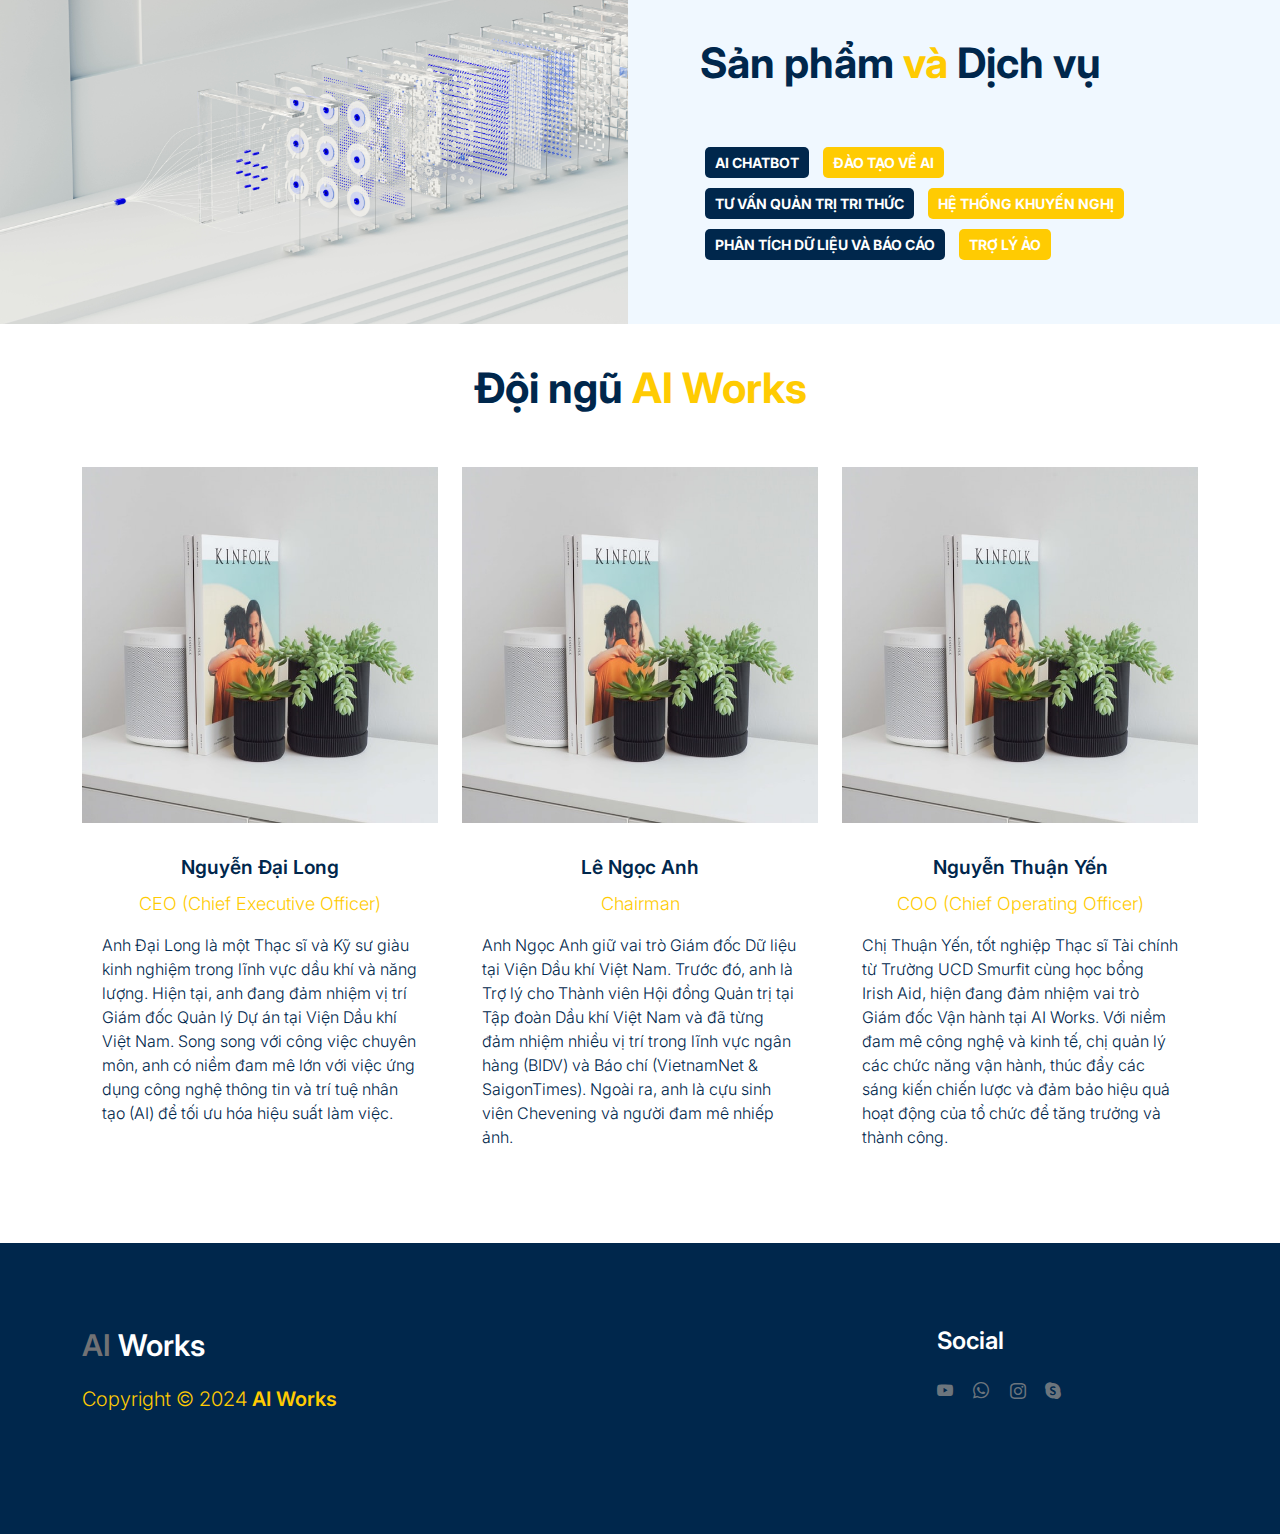
==== commit f796a797: "update index.html" ====
--- a/index.html
+++ b/index.html
@@ -101,7 +101,7 @@
                         <div class="container">
                             <div class="row">
                                 <div class="col-lg-6 col-10">
-                                    <h1 class="slick-title">ĐỔI MỚI SÁNG TẠO</h1>
+                                    <h1 class="slick-title" style="color:#00274c">ĐỔI MỚI SÁNG TẠO</h1>
 
                                     <p class="lead text-white mt-lg-3 mb-lg-5">Chúng tôi luôn khuyến khích tinh thần sáng tạo và chủ động đưa ra các giải pháp mới lạ, khác biệt trong nghiên cứu và phát triển AI.</p>
 
@@ -119,7 +119,7 @@
                         <div class="container">
                             <div class="row">
                                 <div class="col-lg-6 col-10">
-                                    <h1 class="slick-title">ĐẠO ĐỨC & TRÁCH NHIỆM</h1>
+                                    <h1 class="slick-title" style="color:#00274c">ĐẠO ĐỨC & TRÁCH NHIỆM</h1>
 
                                     <p class="lead text-white mt-lg-3 mb-lg-5">Chúng tôi tận tâm phát triển các ứng dụng AI đạt chuẩn đạo đức cao nhất, an toàn tuyệt đối và bảo vệ quyền riêng tư người dùng.</p>
 
@@ -137,7 +137,7 @@
                         <div class="container">
                             <div class="row">
                                 <div class="col-lg-6 col-10">
-                                    <h1 class="slick-title">HƯỚNG TỚI NGƯỜI DÙNG</h1>
+                                    <h1 class="slick-title" style="color:#00274c">HƯỚNG TỚI NGƯỜI DÙNG</h1>
 
                                     <p class="lead text-white mt-lg-3 mb-lg-5">Chúng tôi phát triển giải pháp AI thân thiện, hữu ích, dễ tiếp cận để nâng cao chất lượng cuộc sống dựa trên nhu cầu người dùng.</p>
 
@@ -155,7 +155,7 @@
                         <div class="container">
                             <div class="row">
                                 <div class="col-lg-6 col-10">
-                                    <h1 class="slick-title">HỢP TÁC & CHIA SẺ</h1>
+                                    <h1 class="slick-title" style="color:#00274c">HỢP TÁC & CHIA SẺ</h1>
 
                                     <p class="lead text-white mt-lg-3 mb-lg-5">Chúng tôi hợp tác, chia sẻ tri thức với chuyên gia, tổ chức hàng đầu để nâng cao năng lực, tạo giá trị và đóng góp cho ngành AI.</p>
 
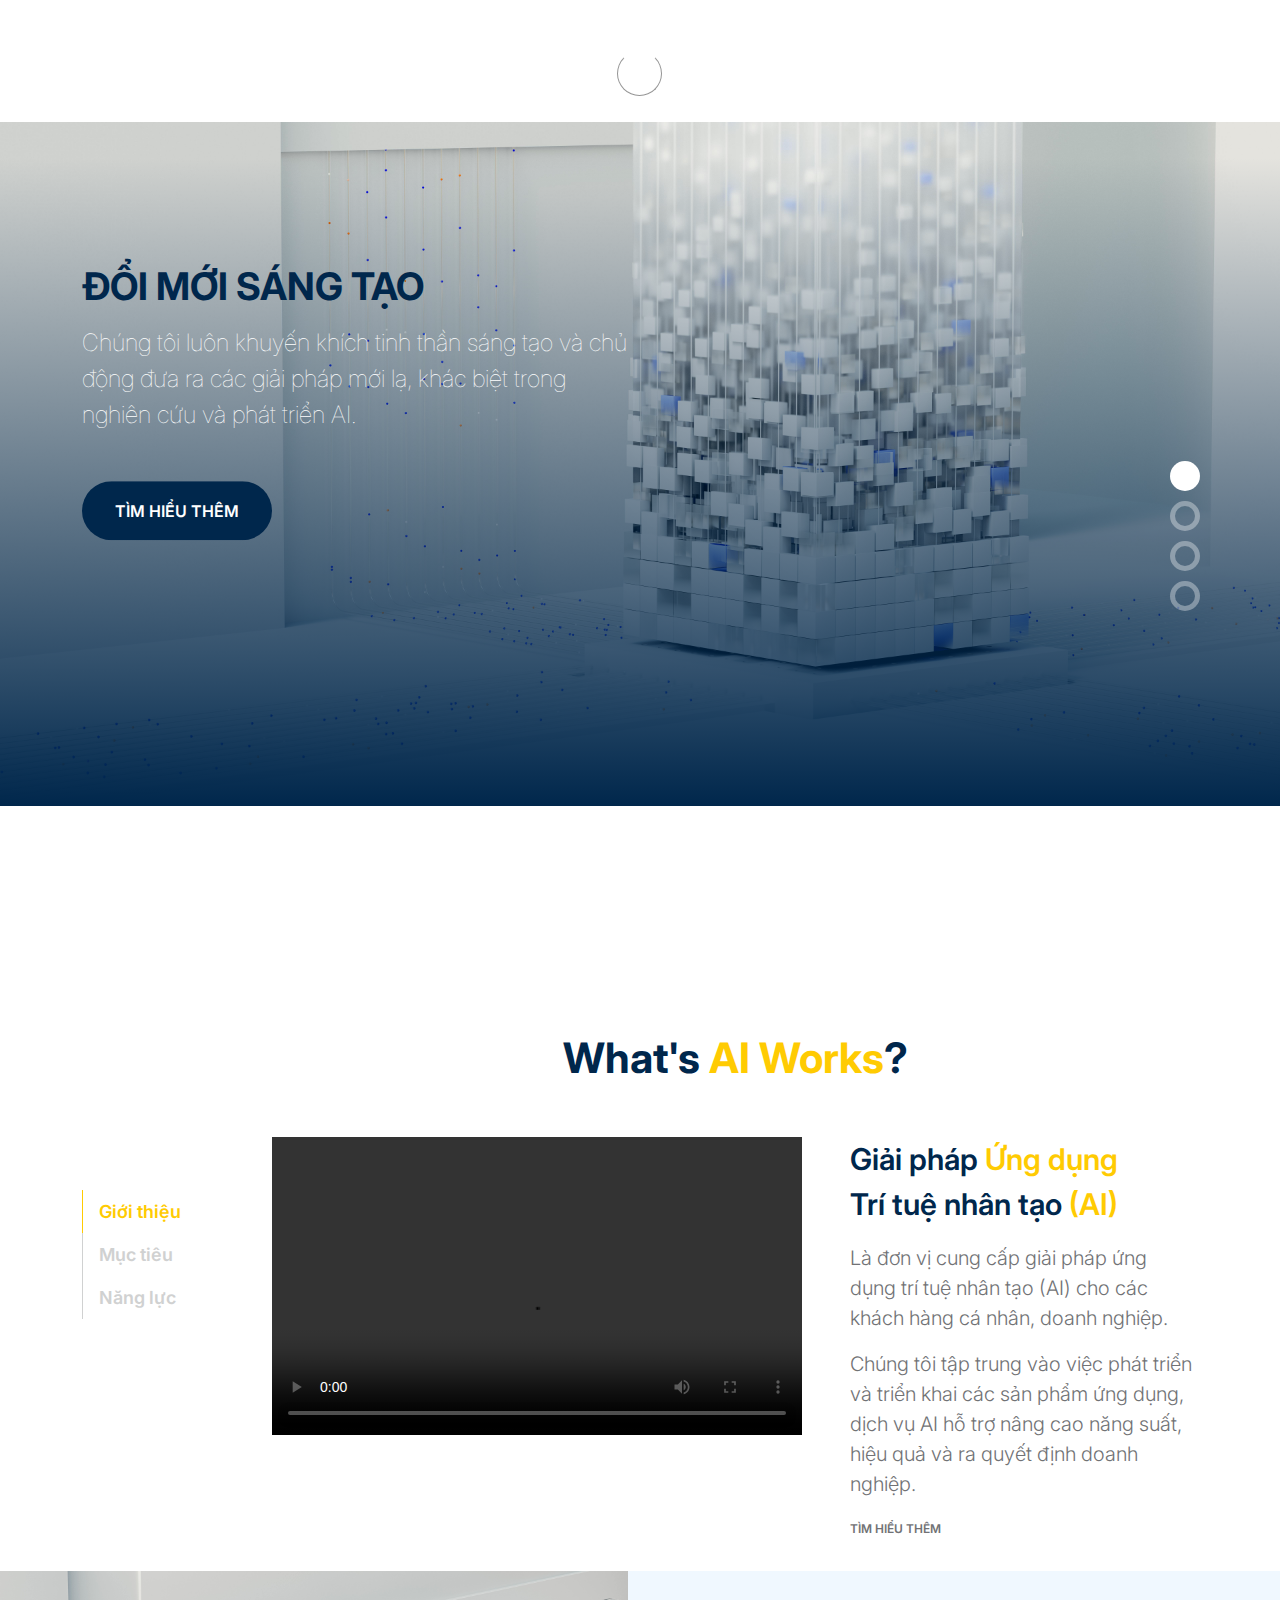
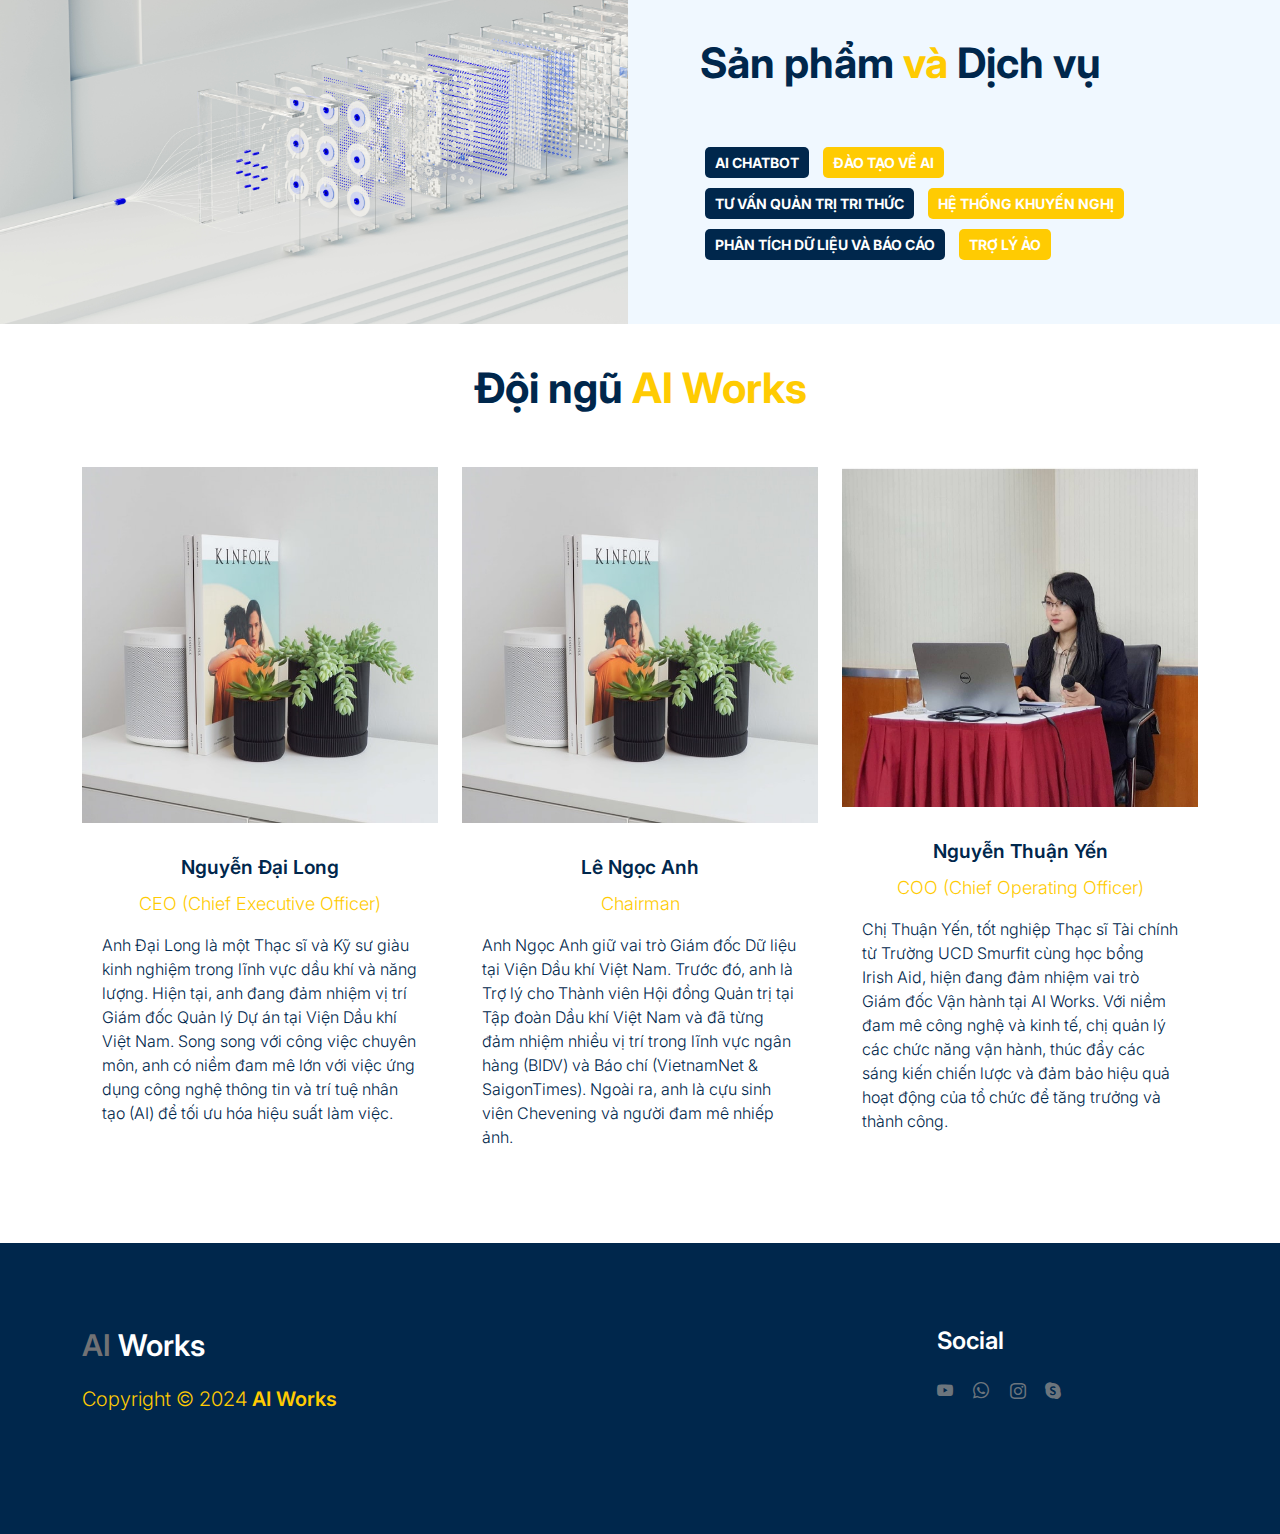
==== commit 1a22459d: "update images COO" ====
--- a/index.html
+++ b/index.html
@@ -373,7 +373,7 @@
 
                         <div class="col-lg-4 col-12 mb-3">
                             <div class="product-thumb">
-                                <img src="images/product/evan-mcdougall-qnh1odlqOmk-unsplash.jpeg" class="img-fluid product-image" alt="">
+                                <img src="images/image (5).png" class="img-fluid product-image" alt="">
 
                                 <div class="product-info d-flex">
                                     <div>
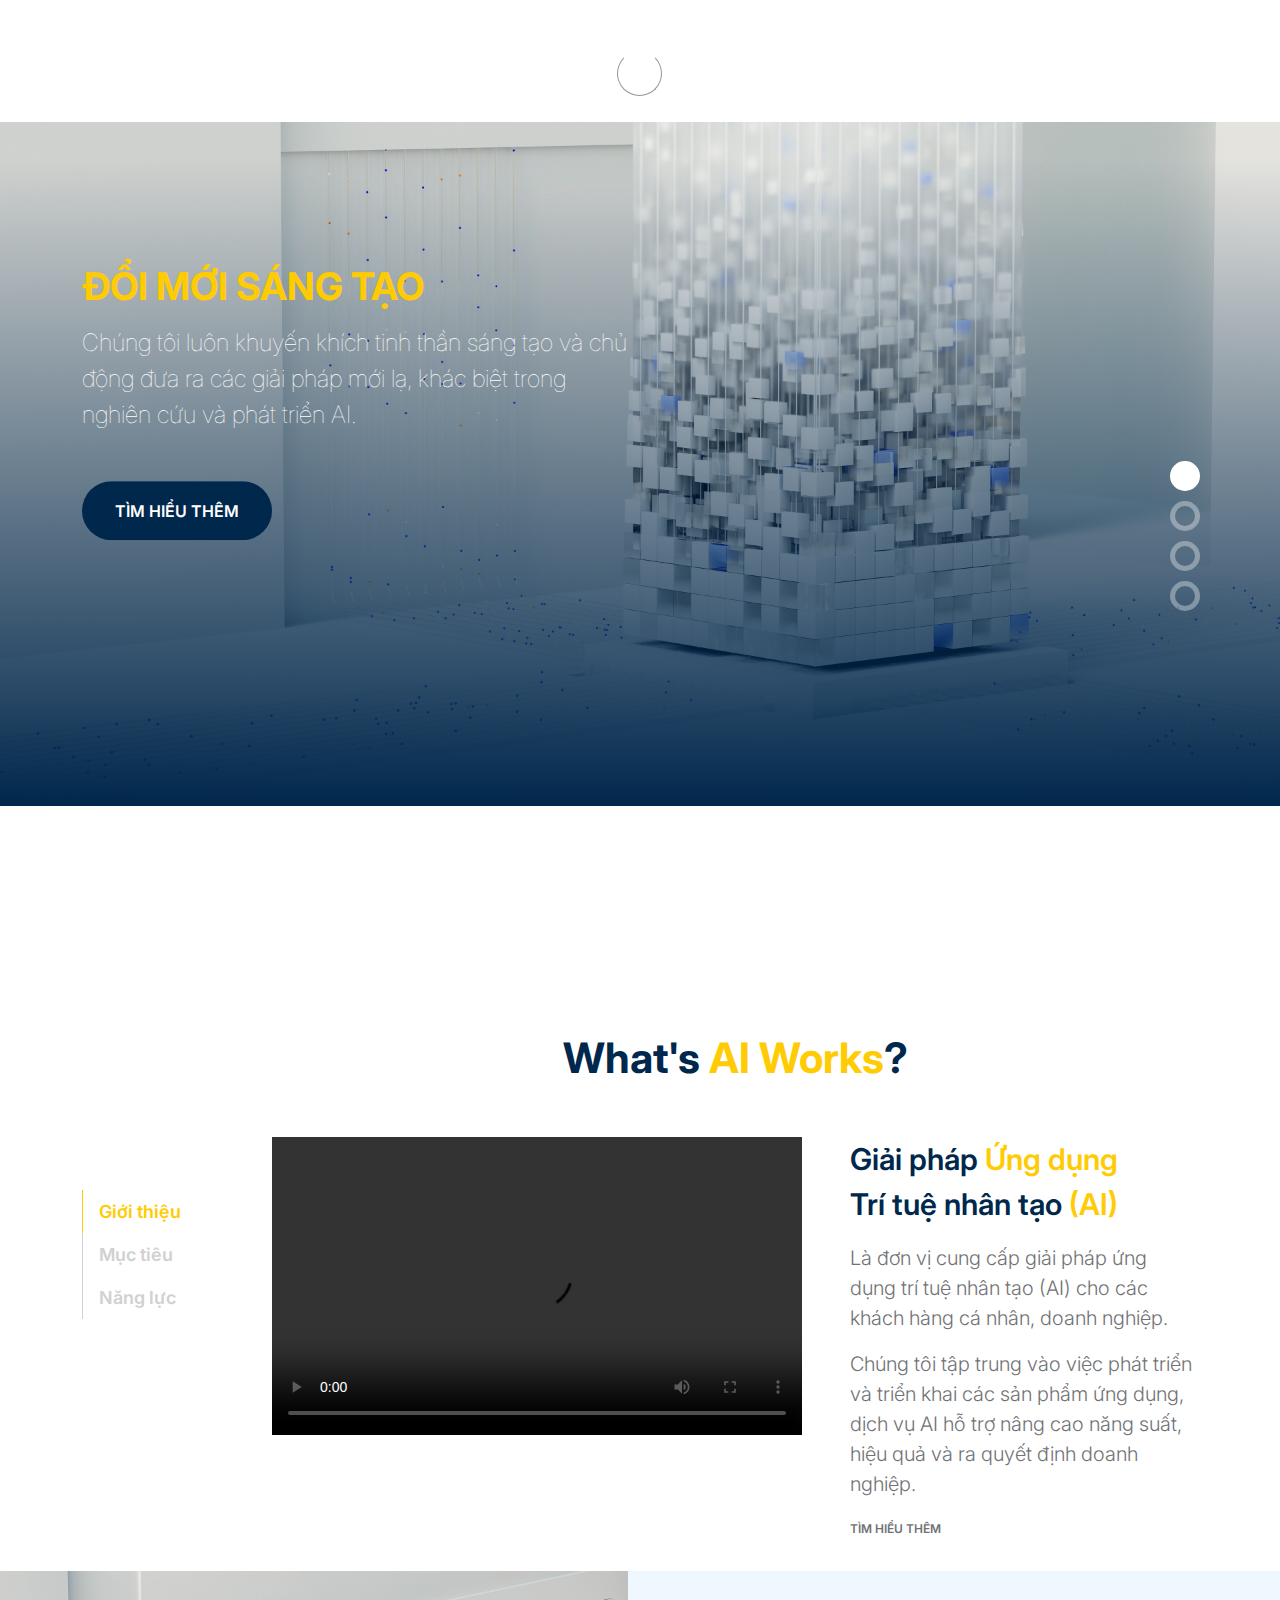
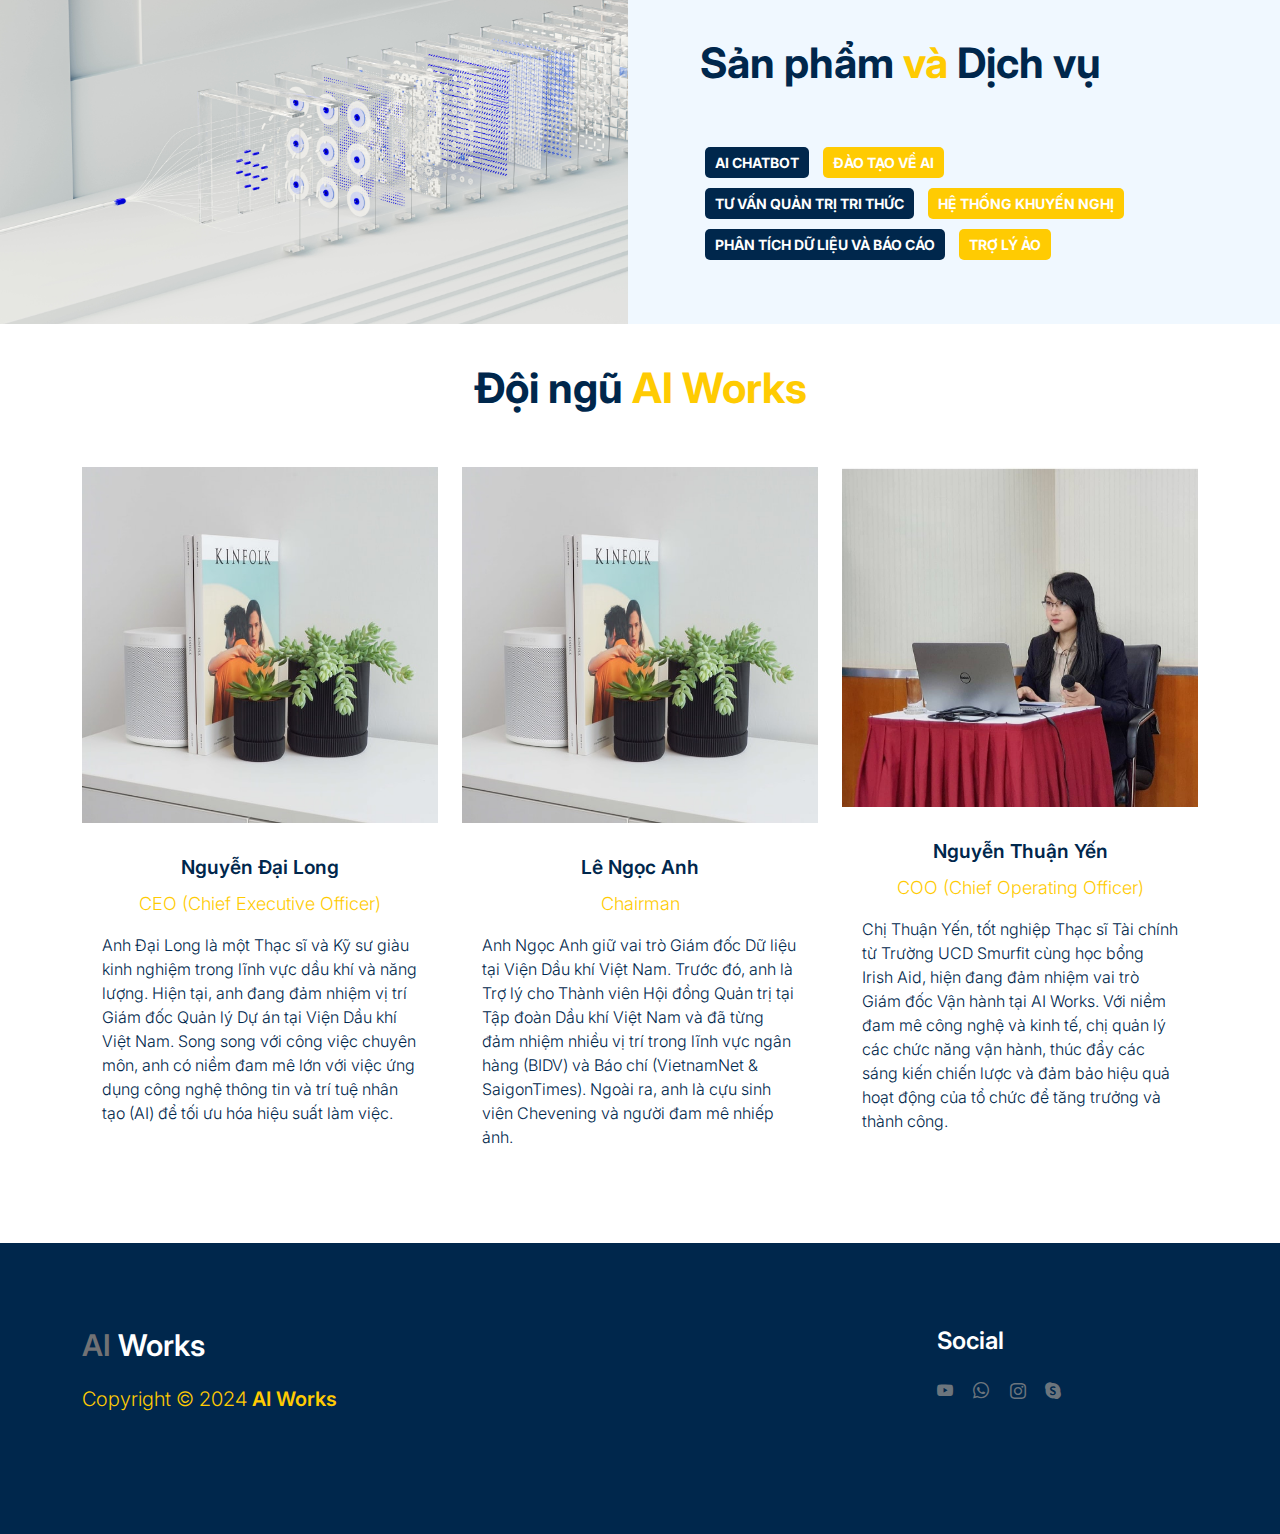
==== commit 1f8cd914: "update html" ====
--- a/index.html
+++ b/index.html
@@ -101,7 +101,7 @@
                         <div class="container">
                             <div class="row">
                                 <div class="col-lg-6 col-10">
-                                    <h1 class="slick-title" style="color:#00274c">ĐỔI MỚI SÁNG TẠO</h1>
+                                    <h1 class="slick-title" style="color:#ffcb02">ĐỔI MỚI SÁNG TẠO</h1>
 
                                     <p class="lead text-white mt-lg-3 mb-lg-5">Chúng tôi luôn khuyến khích tinh thần sáng tạo và chủ động đưa ra các giải pháp mới lạ, khác biệt trong nghiên cứu và phát triển AI.</p>
 
@@ -119,7 +119,7 @@
                         <div class="container">
                             <div class="row">
                                 <div class="col-lg-6 col-10">
-                                    <h1 class="slick-title" style="color:#00274c">ĐẠO ĐỨC & TRÁCH NHIỆM</h1>
+                                    <h1 class="slick-title" style="color:#ffcb02">ĐẠO ĐỨC & TRÁCH NHIỆM</h1>
 
                                     <p class="lead text-white mt-lg-3 mb-lg-5">Chúng tôi tận tâm phát triển các ứng dụng AI đạt chuẩn đạo đức cao nhất, an toàn tuyệt đối và bảo vệ quyền riêng tư người dùng.</p>
 
@@ -137,7 +137,7 @@
                         <div class="container">
                             <div class="row">
                                 <div class="col-lg-6 col-10">
-                                    <h1 class="slick-title" style="color:#00274c">HƯỚNG TỚI NGƯỜI DÙNG</h1>
+                                    <h1 class="slick-title" style="color:#ffcb02">HƯỚNG TỚI NGƯỜI DÙNG</h1>
 
                                     <p class="lead text-white mt-lg-3 mb-lg-5">Chúng tôi phát triển giải pháp AI thân thiện, hữu ích, dễ tiếp cận để nâng cao chất lượng cuộc sống dựa trên nhu cầu người dùng.</p>
 
@@ -155,7 +155,7 @@
                         <div class="container">
                             <div class="row">
                                 <div class="col-lg-6 col-10">
-                                    <h1 class="slick-title" style="color:#00274c">HỢP TÁC & CHIA SẺ</h1>
+                                    <h1 class="slick-title" style="color:#ffcb02">HỢP TÁC & CHIA SẺ</h1>
 
                                     <p class="lead text-white mt-lg-3 mb-lg-5">Chúng tôi hợp tác, chia sẻ tri thức với chuyên gia, tổ chức hàng đầu để nâng cao năng lực, tạo giá trị và đóng góp cho ngành AI.</p>
 
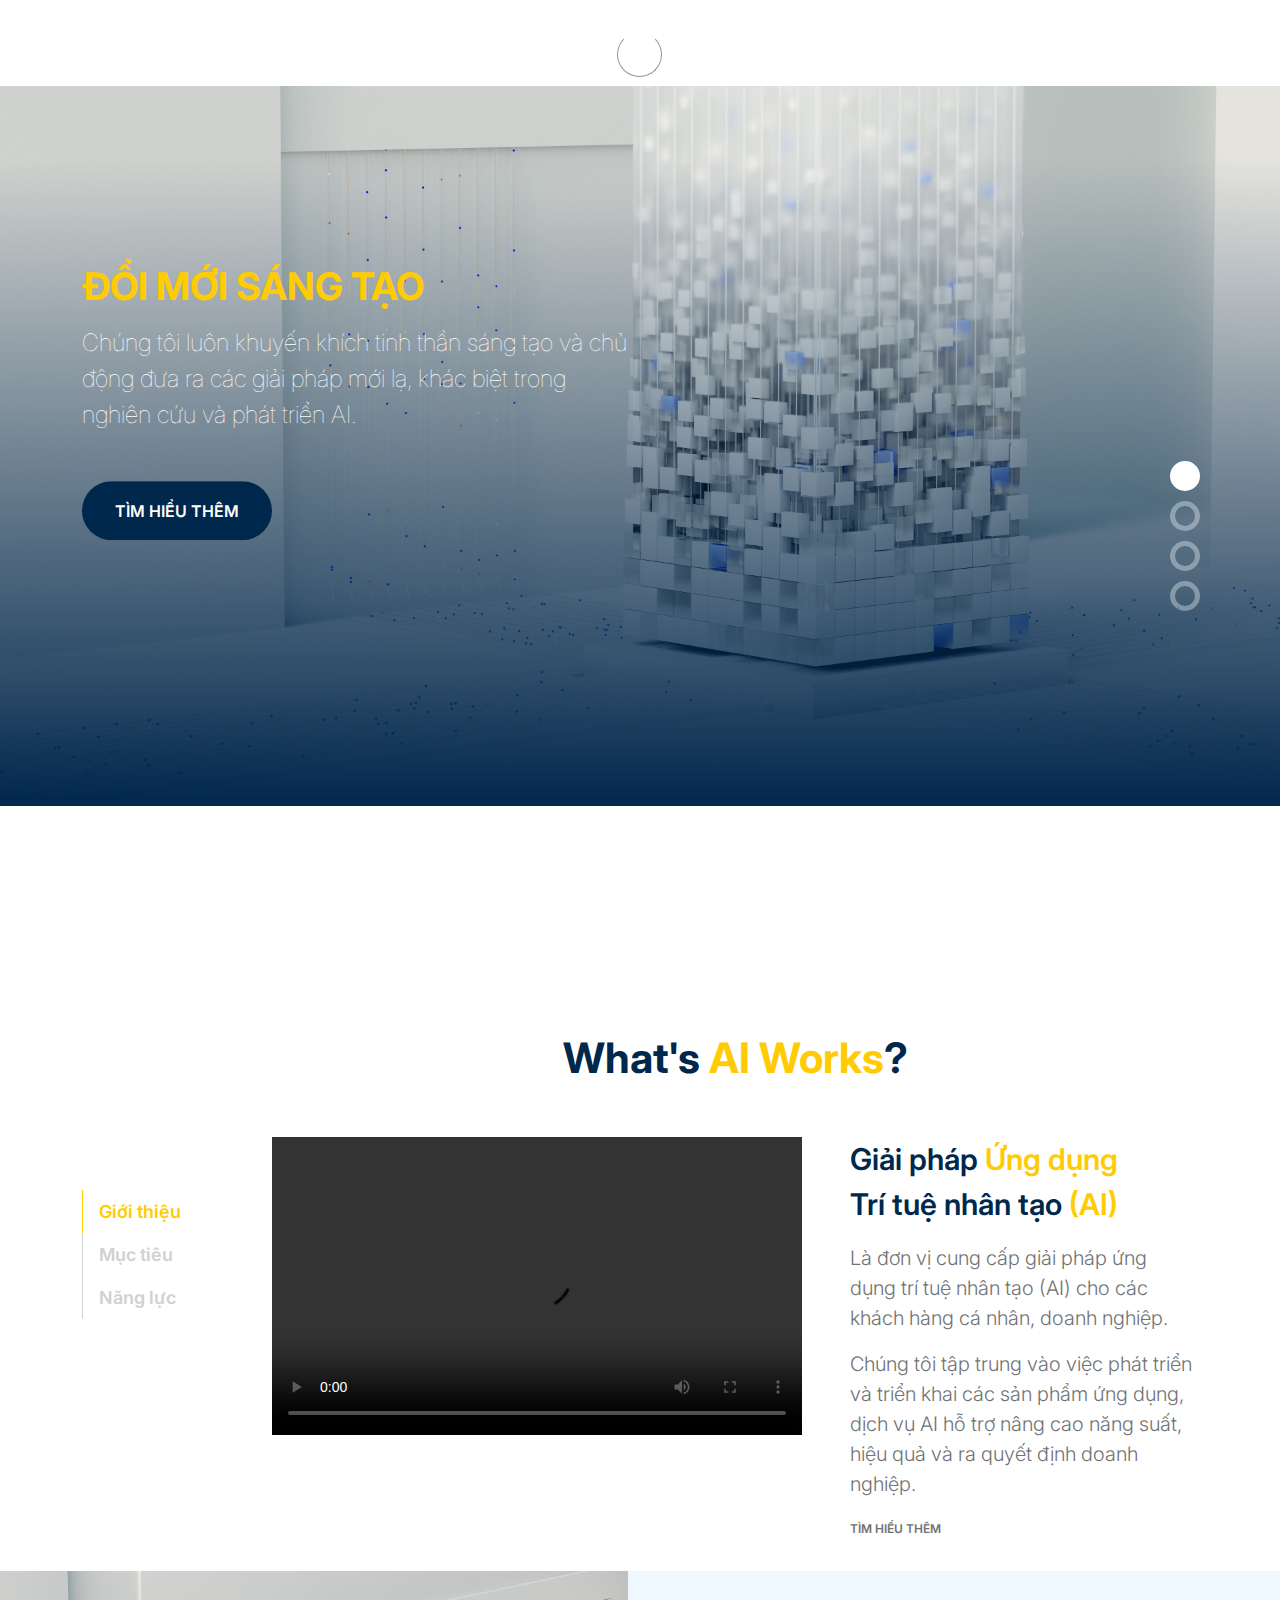
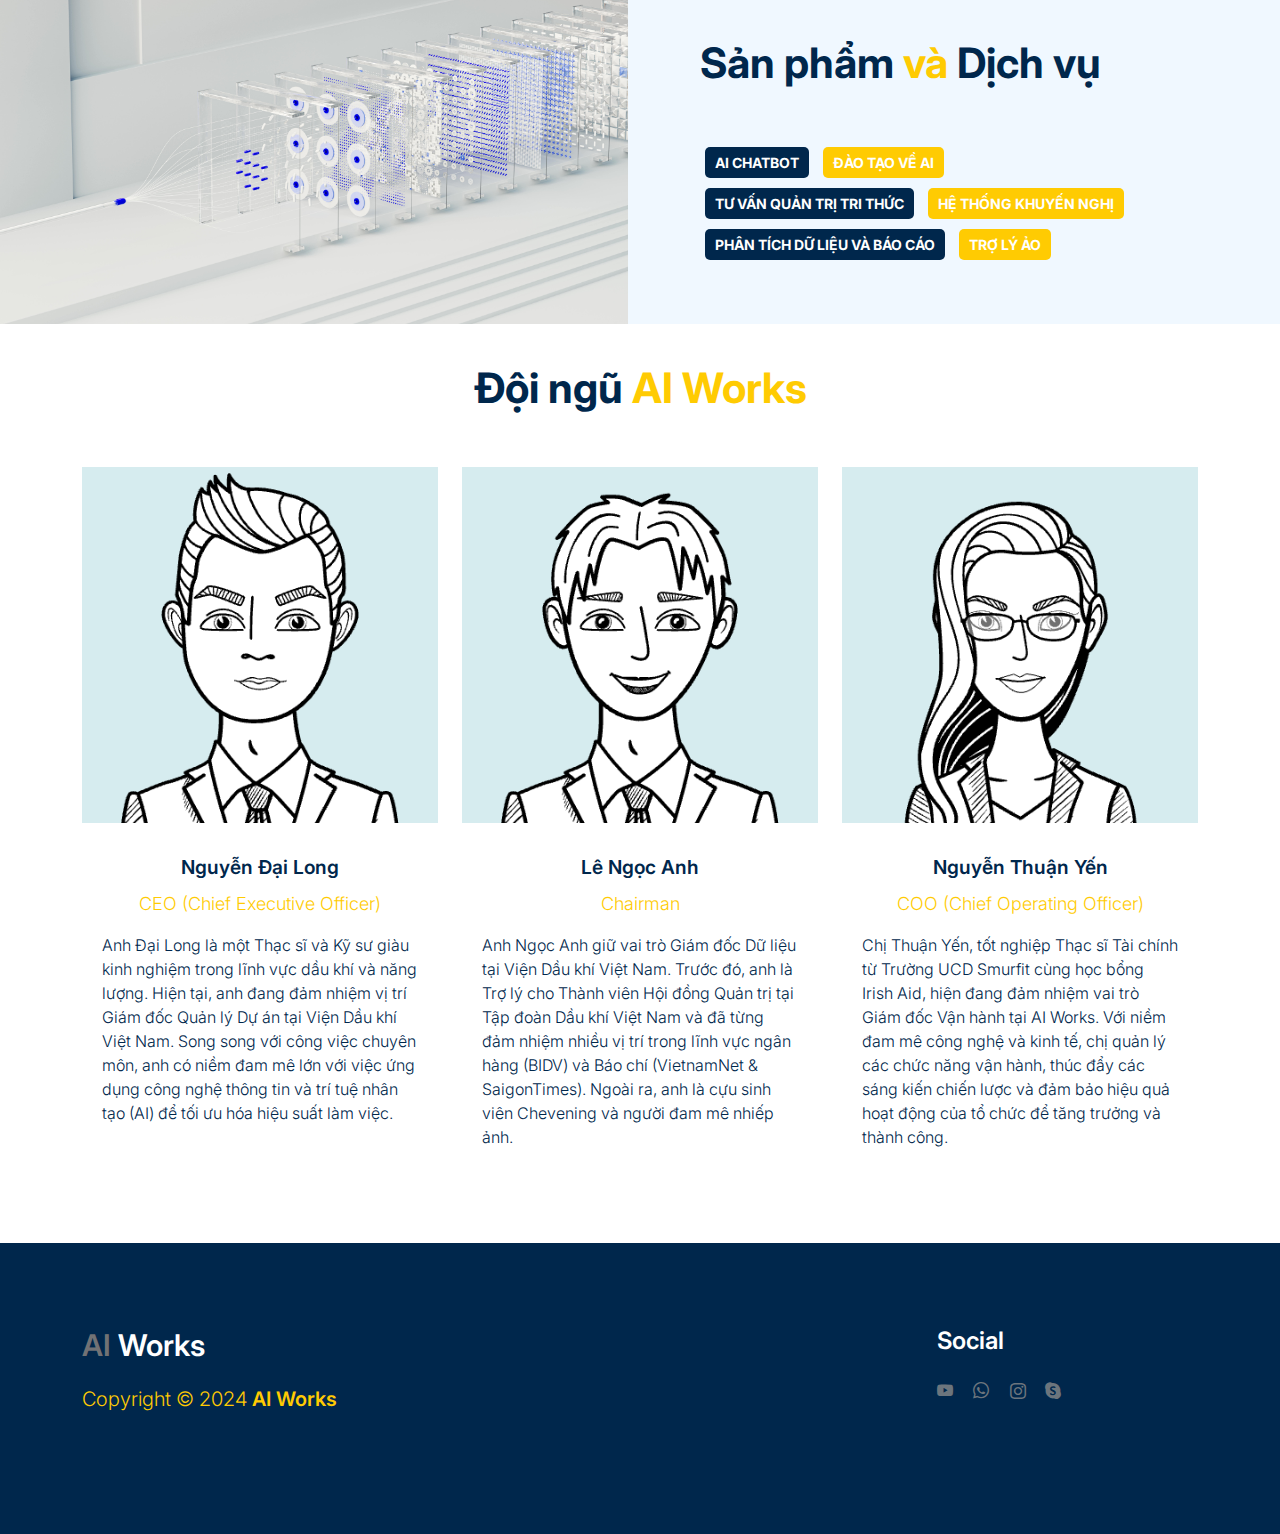
==== commit 404973bb: "Upload co-founder" ====
--- a/index.html
+++ b/index.html
@@ -334,7 +334,7 @@
 
                         <div class="col-lg-4 col-12 mb-3">
                             <div class="product-thumb">
-                                <img src="images/product/evan-mcdougall-qnh1odlqOmk-unsplash.jpeg" class="img-fluid product-image" alt="">
+                                <img src="images/anhLong 1.png" class="img-fluid product-image" alt="">
 
                                 <div class="product-info d-flex">
                                     <div>
@@ -354,7 +354,7 @@
                         
                         <div class="col-lg-4 col-12 mb-3">
                             <div class="product-thumb">
-                                <img src="images/product/evan-mcdougall-qnh1odlqOmk-unsplash.jpeg" class="img-fluid product-image" alt="">
+                                <img src="images/anhNA 1.png" class="img-fluid product-image" alt="">
 
                                 <div class="product-info d-flex">
                                     <div>
@@ -373,7 +373,7 @@
 
                         <div class="col-lg-4 col-12 mb-3">
                             <div class="product-thumb">
-                                <img src="images/image (5).png" class="img-fluid product-image" alt="">
+                                <img src="images/chiYen 2.png" class="img-fluid product-image" alt="">
 
                                 <div class="product-info d-flex">
                                     <div>
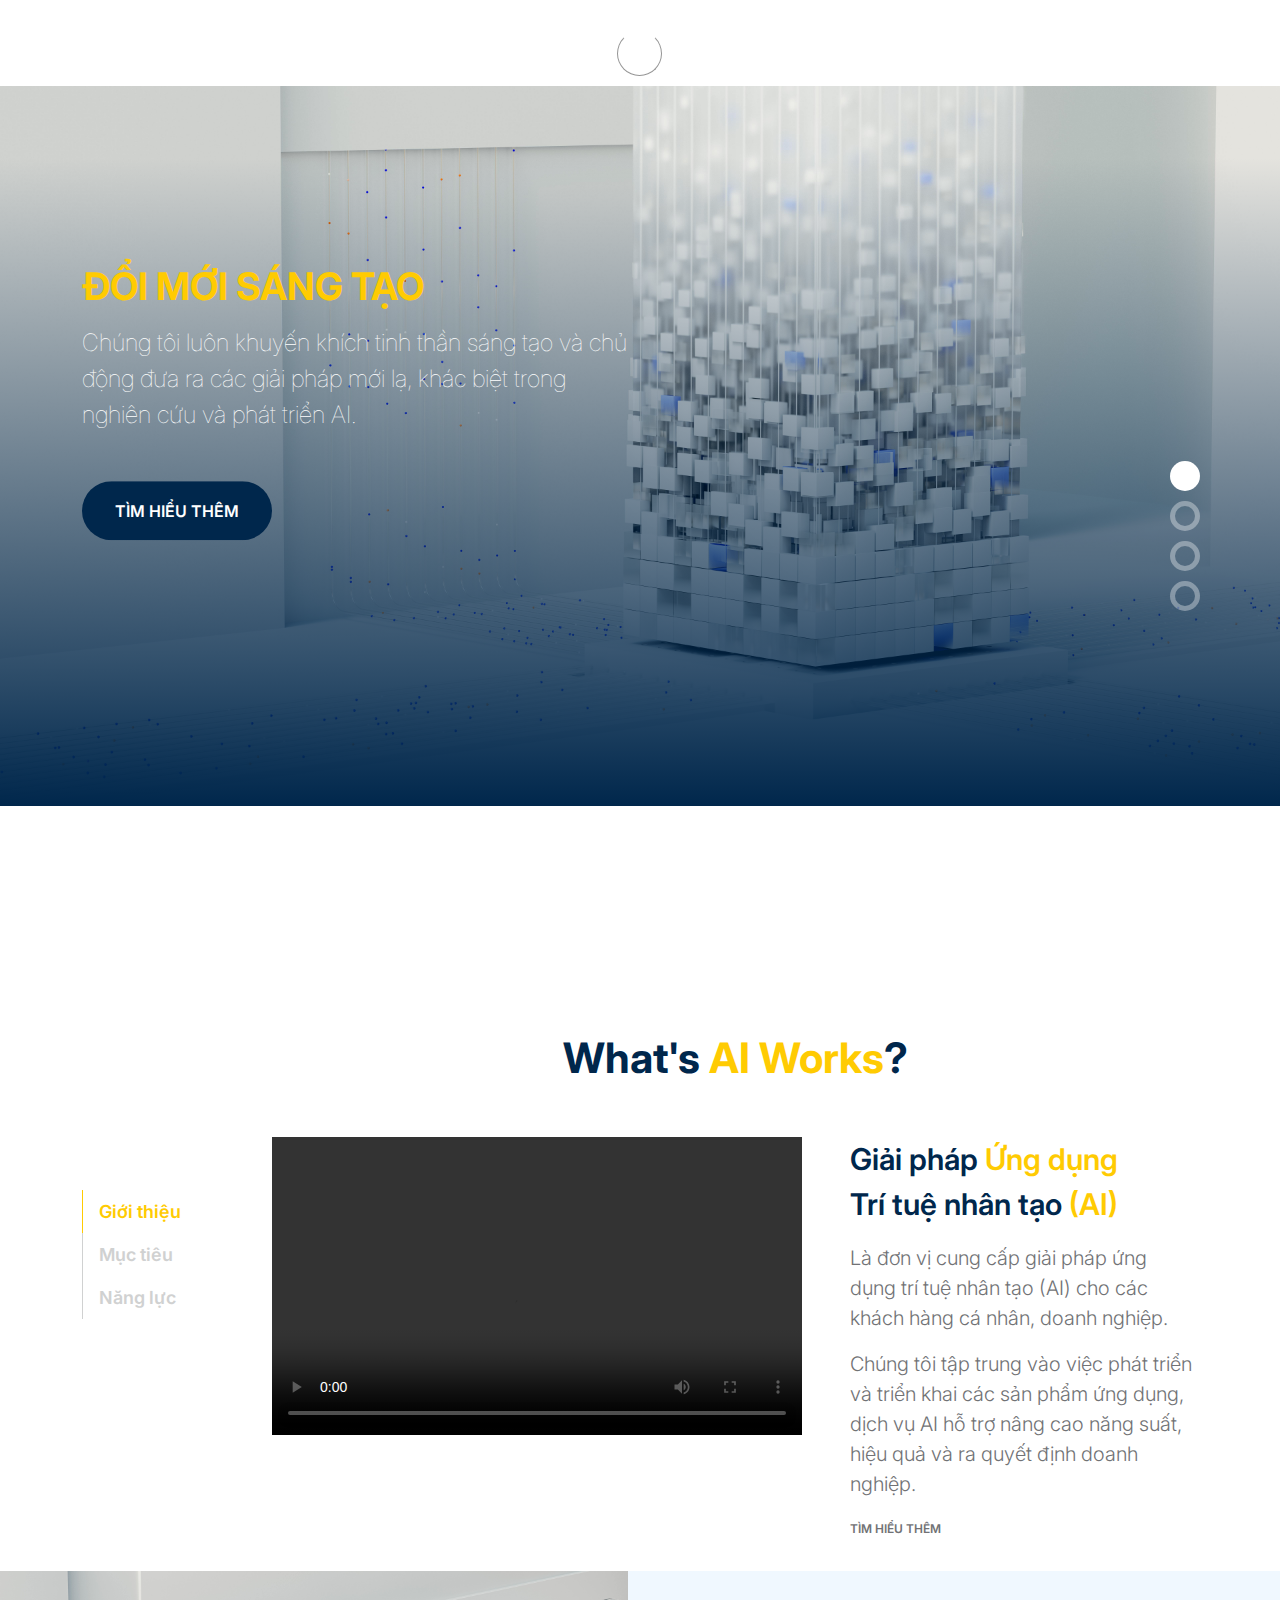
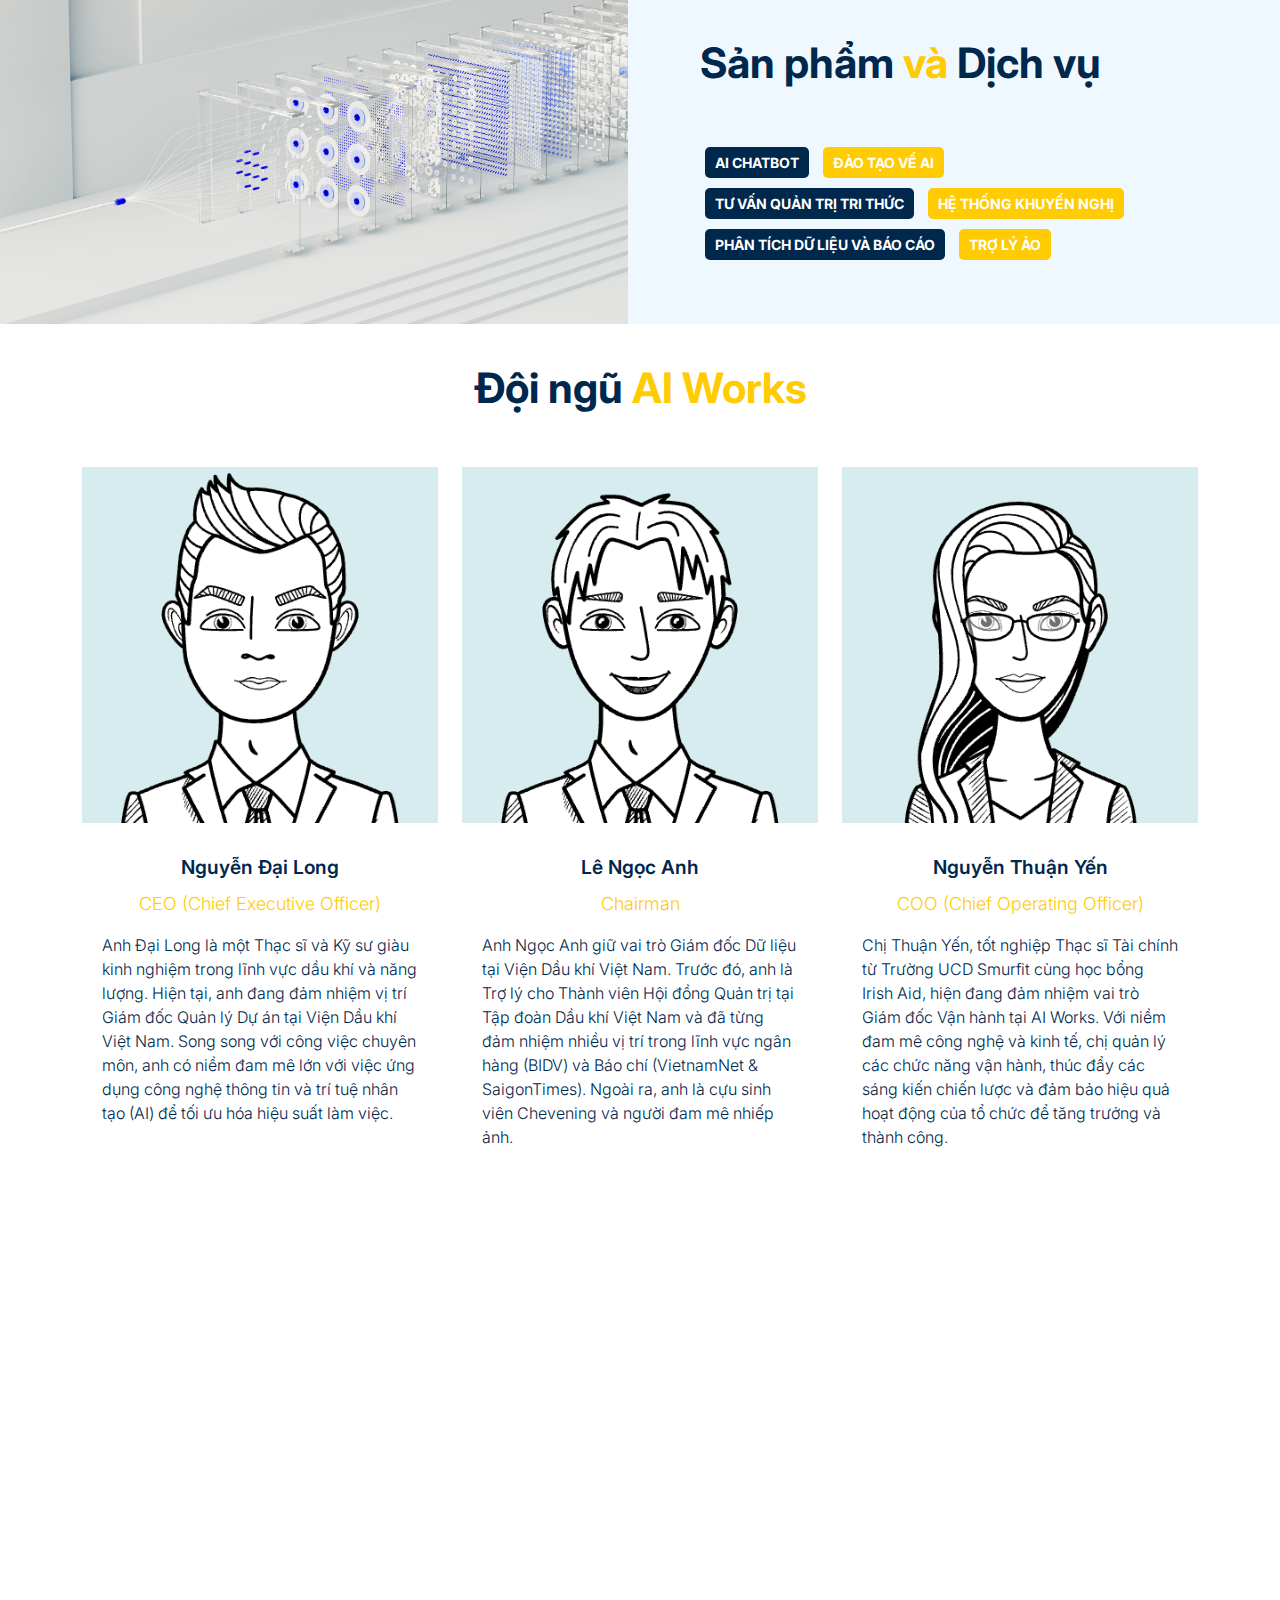
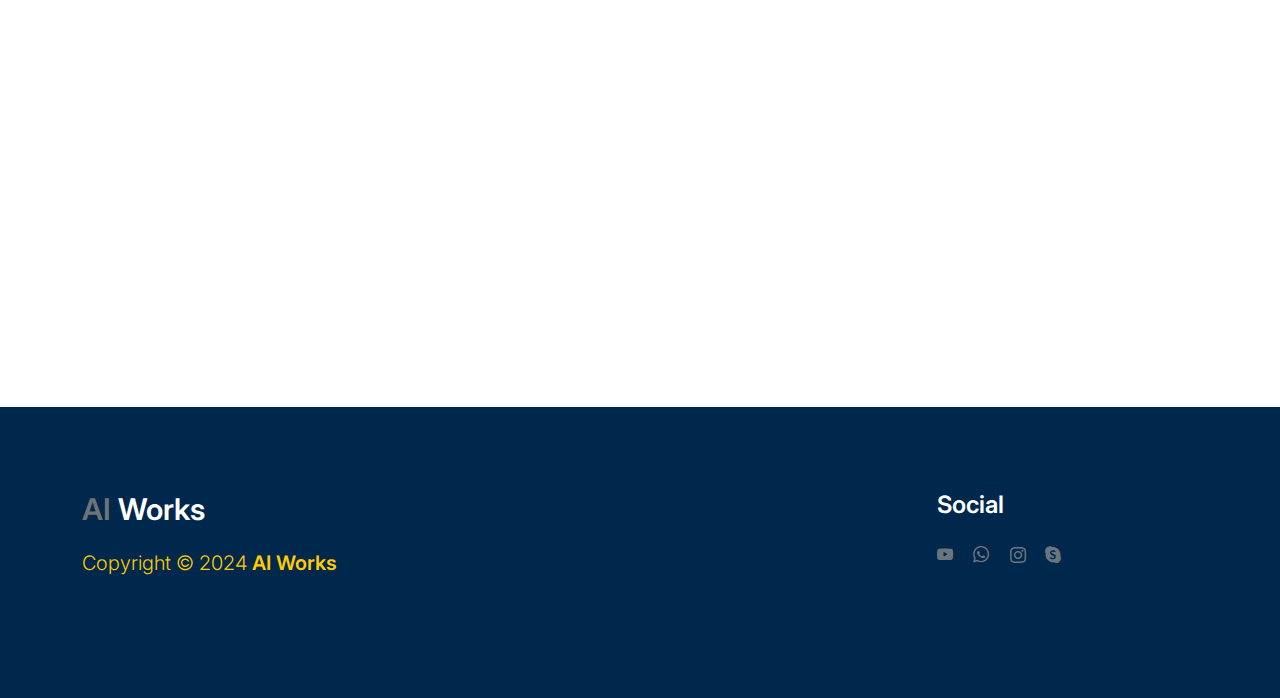
==== commit b704a928: "Upload partner" ====
--- a/index.html
+++ b/index.html
@@ -1,67 +1,69 @@
 <!doctype html>
 <html lang="en">
-    <head>
-        <meta charset="utf-8">
-        <meta name="viewport" content="width=device-width, initial-scale=1">
-
-        <meta name="description" content="">
-        <meta name="author" content="">
-
-        <title>AI Works</title>
-        <!-- <link rel="icon" href="/images/logo AI Works duong ban.png" type="image/png" > -->
-        <!-- <link rel="icon" type="image/png" href="https://example.com/favicon.png"/> -->
-        <link rel="shortcut icon" type="image/x-icon" href="images/favicon.ico">
-        <!-- CSS FILES -->
-        <link rel="preconnect" href="https://fonts.googleapis.com">
-
-        <link rel="preconnect" href="https://fonts.gstatic.com" crossorigin>
-
-
-        <link href="https://fonts.googleapis.com/css2?family=Inter:wght@100;300;400;700;900&display=swap" rel="stylesheet">
-
-        <link href="css/bootstrap.min.css" rel="stylesheet">
-        <link href="css/bootstrap-icons.css" rel="stylesheet">
-
-        <link rel="stylesheet" href="css/slick.css"/>
-
-        <link href="css/tooplate-little-fashion.css" rel="stylesheet">
-
-<!--
+
+<head>
+    <meta charset="utf-8">
+    <meta name="viewport" content="width=device-width, initial-scale=1">
+
+    <meta name="description" content="">
+    <meta name="author" content="">
+
+    <title>AI Works</title>
+    <!-- <link rel="icon" href="/images/logo AI Works duong ban.png" type="image/png" > -->
+    <!-- <link rel="icon" type="image/png" href="https://example.com/favicon.png"/> -->
+    <link rel="shortcut icon" type="image/x-icon" href="images/favicon.ico">
+    <!-- CSS FILES -->
+    <link rel="preconnect" href="https://fonts.googleapis.com">
+
+    <link rel="preconnect" href="https://fonts.gstatic.com" crossorigin>
+
+
+    <link href="https://fonts.googleapis.com/css2?family=Inter:wght@100;300;400;700;900&display=swap" rel="stylesheet">
+
+    <link href="css/bootstrap.min.css" rel="stylesheet">
+    <link href="css/bootstrap-icons.css" rel="stylesheet">
+
+    <link rel="stylesheet" href="css/slick.css" />
+
+    <link href="css/tooplate-little-fashion.css" rel="stylesheet">
+
+    <!--
 
 Tooplate 2127 Little Fashion
 
 https://www.tooplate.com/view/2127-little-fashion
 
 -->
-    </head>
-    
-    <body>
-
-        <section class="preloader">
-            <div class="spinner">
-                <span class="sk-inner-circle"></span>
-            </div>
-        </section>
-    
-        <main>
-
-            <nav class="navbar navbar-expand-lg">
-                <div class="container">
-                    <button class="navbar-toggler" type="button" data-bs-toggle="collapse" data-bs-target="#navbarNav" aria-controls="navbarNav" aria-expanded="false" aria-label="Toggle navigation">
-                        <span class="navbar-toggler-icon"></span>
-                    </button>
-
-                    <a class="navbar-brand" href="index.html">
-                        <strong><span>AI</span> Works</strong>
-                    </a>
-
-                    <div class="d-lg-none">
-                        <a href="sign-in.html" class="bi-person custom-icon me-3"></a>
-
-                        <a href="product-detail.html" class="bi-bag custom-icon"></a>
-                    </div>
-
-                    <!-- <div class="collapse navbar-collapse" id="navbarNav">
+</head>
+
+<body>
+
+    <section class="preloader">
+        <div class="spinner">
+            <span class="sk-inner-circle"></span>
+        </div>
+    </section>
+
+    <main>
+
+        <nav class="navbar navbar-expand-lg">
+            <div class="container">
+                <button class="navbar-toggler" type="button" data-bs-toggle="collapse" data-bs-target="#navbarNav"
+                    aria-controls="navbarNav" aria-expanded="false" aria-label="Toggle navigation">
+                    <span class="navbar-toggler-icon"></span>
+                </button>
+
+                <a class="navbar-brand" href="index.html">
+                    <strong><span>AI</span> Works</strong>
+                </a>
+
+                <div class="d-lg-none">
+                    <a href="sign-in.html" class="bi-person custom-icon me-3"></a>
+
+                    <a href="product-detail.html" class="bi-bag custom-icon"></a>
+                </div>
+
+                <!-- <div class="collapse navbar-collapse" id="navbarNav">
                         <ul class="navbar-nav mx-auto">
                             <li class="nav-item">
                                 <a class="nav-link active" href="index.html">Home</a>
@@ -90,323 +92,404 @@
                             <a href="product-detail.html" class="bi-bag custom-icon"></a>
                         </div>
                     </div> -->
-                </div>
-            </nav>
-
-            <section class="slick-slideshow">   
-                <div class="slick-custom">
-                    <img src="images/pexels-google-deepmind-17483873.jpg" class="img-fluid" alt="">
-
-                    <div class="slick-bottom">
-                        <div class="container">
-                            <div class="row">
-                                <div class="col-lg-6 col-10">
-                                    <h1 class="slick-title" style="color:#ffcb02">ĐỔI MỚI SÁNG TẠO</h1>
-
-                                    <p class="lead text-white mt-lg-3 mb-lg-5">Chúng tôi luôn khuyến khích tinh thần sáng tạo và chủ động đưa ra các giải pháp mới lạ, khác biệt trong nghiên cứu và phát triển AI.</p>
-
-                                    <a href="#" class="btn custom-btn">Tìm hiểu thêm</a>
-                                </div>
-                            </div>
-                        </div>
-                    </div>
-                </div>
-
-                <div class="slick-custom">
-                    <img src="images/pexels-google-deepmind-17483873.jpg" class="img-fluid" alt="">
-
-                    <div class="slick-bottom">
-                        <div class="container">
-                            <div class="row">
-                                <div class="col-lg-6 col-10">
-                                    <h1 class="slick-title" style="color:#ffcb02">ĐẠO ĐỨC & TRÁCH NHIỆM</h1>
-
-                                    <p class="lead text-white mt-lg-3 mb-lg-5">Chúng tôi tận tâm phát triển các ứng dụng AI đạt chuẩn đạo đức cao nhất, an toàn tuyệt đối và bảo vệ quyền riêng tư người dùng.</p>
-
-                                    <a href="#" class="btn custom-btn">Tìm hiểu thêm</a>
-                                </div>
-                            </div>
-                        </div>
-                    </div>
-                </div>
-
-                <div class="slick-custom">
-                    <img src="images/pexels-google-deepmind-17483873.jpg" class="img-fluid" alt="">
-
-                    <div class="slick-bottom">
-                        <div class="container">
-                            <div class="row">
-                                <div class="col-lg-6 col-10">
-                                    <h1 class="slick-title" style="color:#ffcb02">HƯỚNG TỚI NGƯỜI DÙNG</h1>
-
-                                    <p class="lead text-white mt-lg-3 mb-lg-5">Chúng tôi phát triển giải pháp AI thân thiện, hữu ích, dễ tiếp cận để nâng cao chất lượng cuộc sống dựa trên nhu cầu người dùng.</p>
-
-                                    <a href="#" class="btn custom-btn">Tìm hiểu thêm</a>
-                                </div>
-                            </div>
-                        </div>
-                    </div>
-                </div>
-                
-                <div class="slick-custom">
-                    <img src="images/pexels-google-deepmind-17483873.jpg" class="img-fluid" alt="">
-
-                    <div class="slick-bottom">
-                        <div class="container">
-                            <div class="row">
-                                <div class="col-lg-6 col-10">
-                                    <h1 class="slick-title" style="color:#ffcb02">HỢP TÁC & CHIA SẺ</h1>
-
-                                    <p class="lead text-white mt-lg-3 mb-lg-5">Chúng tôi hợp tác, chia sẻ tri thức với chuyên gia, tổ chức hàng đầu để nâng cao năng lực, tạo giá trị và đóng góp cho ngành AI.</p>
-
-                                    <a href="#" class="btn custom-btn">Tìm hiểu thêm</a>
-                                </div>
-                            </div>
-                        </div>
-                    </div>
-                </div>
-
-            </section>
-
-            <section class="about section-padding">
-                <div class="container">
-                    <div class="row">
-                        <div class="col-lg-2 col-12 mt-auto mb-auto">
-                            <ul class="nav nav-pills mb-5 mx-auto justify-content-center align-items-center" id="pills-tab" role="tablist">
-                                <li class="nav-item" role="presentation">
-                                    <button class="nav-link active" id="pills-home-tab" data-bs-toggle="pill" data-bs-target="#pills-home" type="button" role="tab" aria-controls="pills-home" aria-selected="true">Giới thiệu</button>
-                                </li>
-
-                                <li class="nav-item" role="presentation">
-                                    <button class="nav-link" id="pills-youtube-tab" data-bs-toggle="pill" data-bs-target="#pills-youtube" type="button" role="tab" aria-controls="pills-youtube" aria-selected="true">Mục tiêu</button>
-                                </li>
-
-                                <li class="nav-item" role="presentation">
-                                    <button class="nav-link" id="pills-skill-tab" data-bs-toggle="pill" data-bs-target="#pills-skill" type="button" role="tab" aria-controls="pills-skill" aria-selected="false">Năng lực</button>
-                                </li>
-                            </ul>
-                        </div>
-
-                        <div class="col-lg-10 col-12">
-                            <div class="tab-content mt-2" id="pills-tabContent">
-                                <div class="tab-pane fade show active" id="pills-home" role="tabpanel" aria-labelledby="pills-home-tab">
-                                    <div class="row">
-                                        <div class="col-12 text-center">
-                                            <h2 class="mb-5">What's <span>AI Works</span>?</h2>
+            </div>
+        </nav>
+
+        <section class="slick-slideshow">
+            <div class="slick-custom">
+                <img src="images/pexels-google-deepmind-17483873.jpg" class="img-fluid" alt="">
+
+                <div class="slick-bottom">
+                    <div class="container">
+                        <div class="row">
+                            <div class="col-lg-6 col-10">
+                                <h1 class="slick-title" style="color:#ffcb02">ĐỔI MỚI SÁNG TẠO</h1>
+
+                                <p class="lead text-white mt-lg-3 mb-lg-5">Chúng tôi luôn khuyến khích tinh thần sáng
+                                    tạo và chủ động đưa ra các giải pháp mới lạ, khác biệt trong nghiên cứu và phát
+                                    triển AI.</p>
+
+                                <a href="#" class="btn custom-btn">Tìm hiểu thêm</a>
+                            </div>
+                        </div>
+                    </div>
+                </div>
+            </div>
+
+            <div class="slick-custom">
+                <img src="images/pexels-google-deepmind-17483873.jpg" class="img-fluid" alt="">
+
+                <div class="slick-bottom">
+                    <div class="container">
+                        <div class="row">
+                            <div class="col-lg-6 col-10">
+                                <h1 class="slick-title" style="color:#ffcb02">ĐẠO ĐỨC & TRÁCH NHIỆM</h1>
+
+                                <p class="lead text-white mt-lg-3 mb-lg-5">Chúng tôi tận tâm phát triển các ứng dụng AI
+                                    đạt chuẩn đạo đức cao nhất, an toàn tuyệt đối và bảo vệ quyền riêng tư người dùng.
+                                </p>
+
+                                <a href="#" class="btn custom-btn">Tìm hiểu thêm</a>
+                            </div>
+                        </div>
+                    </div>
+                </div>
+            </div>
+
+            <div class="slick-custom">
+                <img src="images/pexels-google-deepmind-17483873.jpg" class="img-fluid" alt="">
+
+                <div class="slick-bottom">
+                    <div class="container">
+                        <div class="row">
+                            <div class="col-lg-6 col-10">
+                                <h1 class="slick-title" style="color:#ffcb02">HƯỚNG TỚI NGƯỜI DÙNG</h1>
+
+                                <p class="lead text-white mt-lg-3 mb-lg-5">Chúng tôi phát triển giải pháp AI thân thiện,
+                                    hữu ích, dễ tiếp cận để nâng cao chất lượng cuộc sống dựa trên nhu cầu người dùng.
+                                </p>
+
+                                <a href="#" class="btn custom-btn">Tìm hiểu thêm</a>
+                            </div>
+                        </div>
+                    </div>
+                </div>
+            </div>
+
+            <div class="slick-custom">
+                <img src="images/pexels-google-deepmind-17483873.jpg" class="img-fluid" alt="">
+
+                <div class="slick-bottom">
+                    <div class="container">
+                        <div class="row">
+                            <div class="col-lg-6 col-10">
+                                <h1 class="slick-title" style="color:#ffcb02">HỢP TÁC & CHIA SẺ</h1>
+
+                                <p class="lead text-white mt-lg-3 mb-lg-5">Chúng tôi hợp tác, chia sẻ tri thức với
+                                    chuyên gia, tổ chức hàng đầu để nâng cao năng lực, tạo giá trị và đóng góp cho ngành
+                                    AI.</p>
+
+                                <a href="#" class="btn custom-btn">Tìm hiểu thêm</a>
+                            </div>
+                        </div>
+                    </div>
+                </div>
+            </div>
+
+        </section>
+
+        <section class="about section-padding">
+            <div class="container">
+                <div class="row">
+                    <div class="col-lg-2 col-12 mt-auto mb-auto">
+                        <ul class="nav nav-pills mb-5 mx-auto justify-content-center align-items-center" id="pills-tab"
+                            role="tablist">
+                            <li class="nav-item" role="presentation">
+                                <button class="nav-link active" id="pills-home-tab" data-bs-toggle="pill"
+                                    data-bs-target="#pills-home" type="button" role="tab" aria-controls="pills-home"
+                                    aria-selected="true">Giới thiệu</button>
+                            </li>
+
+                            <li class="nav-item" role="presentation">
+                                <button class="nav-link" id="pills-youtube-tab" data-bs-toggle="pill"
+                                    data-bs-target="#pills-youtube" type="button" role="tab"
+                                    aria-controls="pills-youtube" aria-selected="true">Mục tiêu</button>
+                            </li>
+
+                            <li class="nav-item" role="presentation">
+                                <button class="nav-link" id="pills-skill-tab" data-bs-toggle="pill"
+                                    data-bs-target="#pills-skill" type="button" role="tab" aria-controls="pills-skill"
+                                    aria-selected="false">Năng lực</button>
+                            </li>
+                        </ul>
+                    </div>
+
+                    <div class="col-lg-10 col-12">
+                        <div class="tab-content mt-2" id="pills-tabContent">
+                            <div class="tab-pane fade show active" id="pills-home" role="tabpanel"
+                                aria-labelledby="pills-home-tab">
+                                <div class="row">
+                                    <div class="col-12 text-center">
+                                        <h2 class="mb-5">What's <span>AI Works</span>?</h2>
+                                    </div>
+                                    <div class="col-lg-7 col-12">
+                                        <div class="ratio ratio-16x9">
+                                            <video autoplay controls loop>
+                                                <source src="images/18069166-uhd_3840_2160_24fps.mp4">
+                                            </video>
                                         </div>
-                                        <div class="col-lg-7 col-12">
-                                            <div class="ratio ratio-16x9">
-                                                <video autoplay controls loop>
-                                                    <source src="images/18069166-uhd_3840_2160_24fps.mp4">
-                                                </video>
+                                    </div>
+
+                                    <div class="col-lg-5 col-12">
+                                        <div class="d-flex flex-column h-100 ms-lg-4 mt-lg-0 mt-5">
+                                            <h4 class="mb-3">Giải pháp <span>Ứng dụng</span> <br>Trí tuệ nhân tạo
+                                                <span>(AI)</span></h4>
+
+                                            <p>Là đơn vị cung cấp giải pháp ứng dụng trí tuệ nhân tạo (AI) cho các khách
+                                                hàng cá nhân, doanh nghiệp.</p>
+
+                                            <p>Chúng tôi tập trung vào việc phát triển và triển khai các sản phẩm ứng
+                                                dụng, dịch vụ AI hỗ trợ nâng cao năng suất, hiệu quả và ra quyết định
+                                                doanh nghiệp.</p>
+
+                                            <div class="mt-2 mt-lg-auto">
+                                                <a href="#" class="custom-link mb-2">
+                                                    Tìm hiểu thêm
+                                                    <i class="bi-arrow-right ms-2"></i>
+                                                </a>
                                             </div>
                                         </div>
-
-                                        <div class="col-lg-5 col-12">
-                                            <div class="d-flex flex-column h-100 ms-lg-4 mt-lg-0 mt-5">
-                                                <h4 class="mb-3">Giải pháp <span>Ứng dụng</span> <br>Trí tuệ nhân tạo <span>(AI)</span></h4>
-
-                                                <p>Là đơn vị cung cấp giải pháp ứng dụng trí tuệ nhân tạo (AI) cho các khách hàng cá nhân, doanh nghiệp.</p>
-
-                                                <p>Chúng tôi tập trung vào việc phát triển và triển khai các sản phẩm ứng dụng, dịch vụ AI hỗ trợ nâng cao năng suất, hiệu quả và ra quyết định doanh nghiệp.</p>
-
-                                                <div class="mt-2 mt-lg-auto">
-                                                    <a href="#" class="custom-link mb-2">
-                                                        Tìm hiểu thêm
-                                                        <i class="bi-arrow-right ms-2"></i>
-                                                    </a>
-                                                </div>
+                                    </div>
+                                </div>
+                            </div>
+
+                            <div class="tab-pane fade" id="pills-youtube" role="tabpanel"
+                                aria-labelledby="pills-youtube-tab">
+
+                                <div class="row">
+                                    <div class="col-12 text-center">
+                                        <h2 class="mb-5">How <span>AI Works</span>?</h2>
+                                    </div>
+                                    <div class="col-lg-7 col-12">
+                                        <div class="ratio ratio-16x9">
+                                            <video autoplay controls loop>
+                                                <source src="images/17356135-uhd_1920_1440_60fps.mp4">
+                                            </video>
+                                        </div>
+                                    </div>
+
+                                    <div class="col-lg-5 col-12">
+                                        <div class="d-flex flex-column h-100 ms-lg-4 mt-lg-0 mt-5">
+                                            <h4 class="mb-3"><span>Đối tác</span> hỗ trợ doanh nghiệp <br>chuyển đổi số
+                                                <span>bằng AI</span></h4>
+
+                                            <p>Mục tiêu then chốt của AI Works là trở thành đối tác tin cậy, hỗ trợ
+                                                doanh nghiệp chuyển đổi số bằng công nghệ AI, nâng cao lợi thế cạnh
+                                                tranh và tăng trưởng bền vững. Chúng tôi hướng tới việc đưa AI thành
+                                                phần không thể thiếu trong kinh doanh, giải quyết vấn đề thực tiễn, mang
+                                                lại giá trị lớn cho khách hàng.</p>
+
+                                            <div class="mt-2 mt-lg-auto">
+                                                <a href="#" class="custom-link mb-2">
+                                                    Tìm hiểu thêm
+                                                    <i class="bi-arrow-right ms-2"></i>
+                                                </a>
                                             </div>
                                         </div>
                                     </div>
                                 </div>
-
-                                <div class="tab-pane fade" id="pills-youtube" role="tabpanel" aria-labelledby="pills-youtube-tab">
-
-                                    <div class="row">
-                                        <div class="col-12 text-center">
-                                            <h2 class="mb-5">How <span>AI Works</span>?</h2>
+                            </div>
+
+                            <div class="tab-pane fade" id="pills-skill" role="tabpanel"
+                                aria-labelledby="pills-skill-tab">
+                                <div class="row">
+                                    <div class="col-12 text-center">
+                                        <h2 class="mb-5">Why <span>AI Works</span>?</h2>
+                                    </div>
+                                    <div class="col-lg-7 col-12">
+                                        <div class="ratio ratio-16x9">
+                                            <!-- <video autoplay controls loop> -->
+                                            <iframe width="426" height="314"
+                                                src="https://www.youtube.com/embed/J-p9SjpaHVw"
+                                                title="Chatbot J4U | Hướng dẫn sử dụng version 1.6" frameborder="0"
+                                                allow="accelerometer; autoplay; clipboard-write; encrypted-media; gyroscope; picture-in-picture; web-share"
+                                                referrerpolicy="strict-origin-when-cross-origin"
+                                                allowfullscreen></iframe>
+                                            <!-- </video> -->
                                         </div>
-                                        <div class="col-lg-7 col-12">
-                                            <div class="ratio ratio-16x9">
-                                                <video autoplay controls loop>
-                                                    <source src="images/17356135-uhd_1920_1440_60fps.mp4">
-                                                </video>
+                                    </div>
+
+                                    <div class="col-lg-5 col-12">
+                                        <div class="d-flex flex-column h-100 ms-lg-4 mt-lg-0 mt-5">
+                                            <h4 class="mb-3"><span>Sáng tạo</span>, Thân thiện <br>Dễ dàng <span>sử
+                                                    dụng</span></h4>
+
+                                            <p>Lợi thế cạnh tranh của chúng tôi đến từ đội ngũ chuyên gia AI giàu kinh
+                                                nghiệm, năng lực kỹ thuật vượt trội, khả năng tùy biến giải pháp AI sáng
+                                                tạo, thân thiện, dễ tích hợp đáp ứng đặc thù từng ngành nghề, mang lại
+                                                trải nghiệm hiệu quả cao cho khách hàng.</p>
+
+                                            <div class="mt-2 mt-lg-auto">
+                                                <a href="#" class="custom-link mb-2">
+                                                    Tìm hiểu thêm
+                                                    <i class="bi-arrow-right ms-2"></i>
+                                                </a>
                                             </div>
                                         </div>
-
-                                        <div class="col-lg-5 col-12">
-                                            <div class="d-flex flex-column h-100 ms-lg-4 mt-lg-0 mt-5">
-                                                <h4 class="mb-3"><span>Đối tác</span> hỗ trợ doanh nghiệp <br>chuyển đổi số <span>bằng AI</span></h4>
-
-                                                <p>Mục tiêu then chốt của AI Works là trở thành đối tác tin cậy, hỗ trợ doanh nghiệp chuyển đổi số bằng công nghệ AI, nâng cao lợi thế cạnh tranh và tăng trưởng bền vững. Chúng tôi hướng tới việc đưa AI thành phần không thể thiếu trong kinh doanh, giải quyết vấn đề thực tiễn, mang lại giá trị lớn cho khách hàng.</p>
-
-                                                <div class="mt-2 mt-lg-auto">
-                                                    <a href="#" class="custom-link mb-2">
-                                                        Tìm hiểu thêm
-                                                        <i class="bi-arrow-right ms-2"></i>
-                                                    </a>
-                                                </div>
-                                            </div>
-                                        </div>
                                     </div>
                                 </div>
-
-                                <div class="tab-pane fade" id="pills-skill" role="tabpanel" aria-labelledby="pills-skill-tab">
-                                    <div class="row">
-                                        <div class="col-12 text-center">
-                                            <h2 class="mb-5">Why <span>AI Works</span>?</h2>
-                                        </div>
-                                        <div class="col-lg-7 col-12">
-                                            <div class="ratio ratio-16x9">
-                                                <!-- <video autoplay controls loop> -->
-                                                    <iframe width="426" height="314" src="https://www.youtube.com/embed/J-p9SjpaHVw" title="Chatbot J4U | Hướng dẫn sử dụng version 1.6" frameborder="0" allow="accelerometer; autoplay; clipboard-write; encrypted-media; gyroscope; picture-in-picture; web-share" referrerpolicy="strict-origin-when-cross-origin" allowfullscreen></iframe>
-                                                <!-- </video> -->
-                                            </div>
-                                        </div>
-
-                                        <div class="col-lg-5 col-12">
-                                            <div class="d-flex flex-column h-100 ms-lg-4 mt-lg-0 mt-5">
-                                                <h4 class="mb-3"><span>Sáng tạo</span>, Thân thiện <br>Dễ dàng <span>sử dụng</span></h4>
-
-                                                <p>Lợi thế cạnh tranh của chúng tôi đến từ đội ngũ chuyên gia AI giàu kinh nghiệm, năng lực kỹ thuật vượt trội, khả năng tùy biến giải pháp AI sáng tạo, thân thiện, dễ tích hợp đáp ứng đặc thù từng ngành nghề, mang lại trải nghiệm hiệu quả cao cho khách hàng.</p>
-
-                                                <div class="mt-2 mt-lg-auto">
-                                                    <a href="#" class="custom-link mb-2">
-                                                        Tìm hiểu thêm
-                                                        <i class="bi-arrow-right ms-2"></i>
-                                                    </a>
-                                                </div>
-                                            </div>
-                                        </div>
-                                    </div>
-                                </div>
-
-                            </div>
-                        </div>
-
-                    </div>
-                </div>
-            </section>
-
-            <section class="front-product">
-                <div class="container-fluid p-0">
-                    <div class="row align-items-center">
-
-                        <div class="col-lg-6 col-12">
-                            <img src="images/pexels-google-deepmind-17483874.jpg" class="img-fluid" alt="">
-                        </div>
-
-                        <div class="col-lg-6 col-12">
-                            <div class="px-5 py-5 py-lg-0">
-                                
-                                <h2 class="mb-4">Sản phẩm <span>và</span> Dịch vụ</h2>
-
-                                <br class="tag-container">
-                                    <p class="tag ai-chatbot">AI Chatbot</p> 
-                                    <p class="tag ai-training">Đào tạo về AI</p>
-                                    <br>
-                                    <p class="tag knowledge-management">Tư vấn quản trị tri thức</p>
-                                    <p class="tag recommendation-system">Hệ thống khuyến nghị</p>
-                                    <br>
-                                    <p class="tag data-analysis">Phân tích dữ liệu và báo cáo</p>
-                                    <p class="tag virtual-assistant">Trợ lý ảo</p>
-                                  </div>
-
-                                <!-- <a href="products.html" class="custom-link">
+                            </div>
+
+                        </div>
+                    </div>
+
+                </div>
+            </div>
+        </section>
+
+        <section class="front-product">
+            <div class="container-fluid p-0">
+                <div class="row align-items-center">
+
+                    <div class="col-lg-6 col-12">
+                        <img src="images/pexels-google-deepmind-17483874.jpg" class="img-fluid" alt="">
+                    </div>
+
+                    <div class="col-lg-6 col-12">
+                        <div class="px-5 py-5 py-lg-0">
+
+                            <h2 class="mb-4">Sản phẩm <span>và</span> Dịch vụ</h2>
+
+                            <br class="tag-container">
+                            <p class="tag ai-chatbot">AI Chatbot</p>
+                            <p class="tag ai-training">Đào tạo về AI</p>
+                            <br>
+                            <p class="tag knowledge-management">Tư vấn quản trị tri thức</p>
+                            <p class="tag recommendation-system">Hệ thống khuyến nghị</p>
+                            <br>
+                            <p class="tag data-analysis">Phân tích dữ liệu và báo cáo</p>
+                            <p class="tag virtual-assistant">Trợ lý ảo</p>
+                        </div>
+
+                        <!-- <a href="products.html" class="custom-link">
                                     Explore Products
                                     <i class="bi-arrow-right ms-2"></i>
                                 </a> -->
-                            </div>
-                        </div>
-
-                    </div>
-                </div>
-            </section>
-
-            <section class="featured-product section-padding">
-                <div class="container">
-                    <div class="row">
-                        
-                        <div class="col-12 text-center">
-                            <h2 class="mb-5">Đội ngũ <span>AI Works</span></h2>
-                        </div>
-
-                        <div class="col-lg-4 col-12 mb-3">
-                            <div class="product-thumb">
-                                <img src="images/anhLong 1.png" class="img-fluid product-image" alt="">
-
-                                <div class="product-info d-flex">
-                                    <div>
-                                        <h5 class="product-title mb-0">
-                                            <h5 style="font-size:larger; text-align: center;">Nguyễn Đại Long</h5> 
-                                        </h5>
-                                        <p style="font-size:Large; color:#ffcb02; text-align: center;">CEO (Chief Executive Officer)</p>
-
-                                        <p style="font-size:medium; color:#00274c;">Anh Đại Long là một Thạc sĩ và Kỹ sư giàu kinh nghiệm trong lĩnh vực dầu khí và năng lượng. Hiện tại, anh đang đảm nhiệm vị trí Giám đốc Quản lý Dự án tại Viện Dầu khí Việt Nam. Song song với công việc chuyên môn, anh có niềm đam mê lớn với việc ứng dụng công nghệ thông tin và trí tuệ nhân tạo (AI) để tối ưu hóa hiệu suất làm việc.</p>
-                                    </div>
-                                    
-                                </div>
-                            </div>
-                            
-                        </div>
-
-                        
-                        <div class="col-lg-4 col-12 mb-3">
-                            <div class="product-thumb">
-                                <img src="images/anhNA 1.png" class="img-fluid product-image" alt="">
-
-                                <div class="product-info d-flex">
-                                    <div>
-                                        <h5 class="product-title mb-0">
-                                            <h5 style="font-size:larger; text-align: center;">Lê Ngọc Anh</h5> 
-                                        </h5>
-                                        <p style="font-size:Large; color:#ffcb02; text-align: center;">Chairman</p>
-
-                                        <p style="font-size:medium; color:#00274c;">Anh Ngọc Anh giữ vai trò Giám đốc Dữ liệu tại Viện Dầu khí Việt Nam. Trước đó, anh là Trợ lý cho Thành viên Hội đồng Quản trị tại Tập đoàn Dầu khí Việt Nam và đã từng đảm nhiệm nhiều vị trí trong lĩnh vực ngân hàng (BIDV) và Báo chí (VietnamNet & SaigonTimes). Ngoài ra, anh là cựu sinh viên Chevening và người đam mê nhiếp ảnh.</p>
-                                    </div>
-                                    
-                                </div>
-                            </div>
-                            
-                        </div>
-
-                        <div class="col-lg-4 col-12 mb-3">
-                            <div class="product-thumb">
-                                <img src="images/chiYen 2.png" class="img-fluid product-image" alt="">
-
-                                <div class="product-info d-flex">
-                                    <div>
-                                        <h5 class="product-title mb-0">
-                                            <h5 style="font-size:larger; text-align: center;">Nguyễn Thuận Yến</h5> 
-                                        </h5>
-                                        <p style="font-size:Large; color:#ffcb02; text-align: center;">COO (Chief Operating Officer)</p>
-
-                                        <p style="font-size:medium; color:#00274c;">Chị Thuận Yến, tốt nghiệp Thạc sĩ Tài chính từ Trường UCD Smurfit cùng học bổng Irish Aid, hiện đang đảm nhiệm vai trò Giám đốc Vận hành tại AI Works. Với niềm đam mê công nghệ và kinh tế, chị quản lý các chức năng vận hành, thúc đẩy các sáng kiến chiến lược và đảm bảo hiệu quả hoạt động của tổ chức để tăng trưởng và thành công.</p>
-                                    </div>
-                                    
-                                </div>
-                            </div>
-                            
-                        </div>
-
-
-                    </div>
-                </div>
-            </section>
-
-        </main>
-
-        <footer class="site-footer">
+                    </div>
+                </div>
+
+            </div>
+            </div>
+        </section>
+
+        <section class="featured-product section-padding">
             <div class="container">
                 <div class="row">
 
-                    <div class="col-lg-3 col-10 me-auto mb-4">
-                        <h4 class="text-white mb-3"><a href="index.html">AI</a> Works</h4>
-                        <p style="color:#ffcb02; ">Copyright © 2024 <strong>AI Works</strong></p>
-                    </div>
-
-                    <!-- <div class="col-lg-5 col-8">
+                    <div class="col-12 text-center">
+                        <h2 class="mb-5">Đội ngũ <span>AI Works</span></h2>
+                    </div>
+
+                    <div class="col-lg-4 col-12 mb-3">
+                        <div class="product-thumb">
+                            <img src="images/anhLong 1.png" class="img-fluid product-image" alt="">
+
+                            <div class="product-info d-flex">
+                                <div>
+                                    <h5 class="product-title mb-0">
+                                        <h5 style="font-size:larger; text-align: center;">Nguyễn Đại Long</h5>
+                                    </h5>
+                                    <p style="font-size:Large; color:#ffcb02; text-align: center;">CEO (Chief Executive
+                                        Officer)</p>
+
+                                    <p style="font-size:medium; color:#00274c;">Anh Đại Long là một Thạc sĩ và Kỹ sư
+                                        giàu kinh nghiệm trong lĩnh vực dầu khí và năng lượng. Hiện tại, anh đang đảm
+                                        nhiệm vị trí Giám đốc Quản lý Dự án tại Viện Dầu khí Việt Nam. Song song với
+                                        công việc chuyên môn, anh có niềm đam mê lớn với việc ứng dụng công nghệ thông
+                                        tin và trí tuệ nhân tạo (AI) để tối ưu hóa hiệu suất làm việc.</p>
+                                </div>
+
+                            </div>
+                        </div>
+
+                    </div>
+
+
+                    <div class="col-lg-4 col-12 mb-3">
+                        <div class="product-thumb">
+                            <img src="images/anhNA 1.png" class="img-fluid product-image" alt="">
+
+                            <div class="product-info d-flex">
+                                <div>
+                                    <h5 class="product-title mb-0">
+                                        <h5 style="font-size:larger; text-align: center;">Lê Ngọc Anh</h5>
+                                    </h5>
+                                    <p style="font-size:Large; color:#ffcb02; text-align: center;">Chairman</p>
+
+                                    <p style="font-size:medium; color:#00274c;">Anh Ngọc Anh giữ vai trò Giám đốc Dữ
+                                        liệu tại Viện Dầu khí Việt Nam. Trước đó, anh là Trợ lý cho Thành viên Hội đồng
+                                        Quản trị tại Tập đoàn Dầu khí Việt Nam và đã từng đảm nhiệm nhiều vị trí trong
+                                        lĩnh vực ngân hàng (BIDV) và Báo chí (VietnamNet & SaigonTimes). Ngoài ra, anh
+                                        là cựu sinh viên Chevening và người đam mê nhiếp ảnh.</p>
+                                </div>
+
+                            </div>
+                        </div>
+
+                    </div>
+
+                    <div class="col-lg-4 col-12 mb-3">
+                        <div class="product-thumb">
+                            <img src="images/chiYen 2.png" class="img-fluid product-image" alt="">
+
+                            <div class="product-info d-flex">
+                                <div>
+                                    <h5 class="product-title mb-0">
+                                        <h5 style="font-size:larger; text-align: center;">Nguyễn Thuận Yến</h5>
+                                    </h5>
+                                    <p style="font-size:Large; color:#ffcb02; text-align: center;">COO (Chief Operating
+                                        Officer)</p>
+
+                                    <p style="font-size:medium; color:#00274c;">Chị Thuận Yến, tốt nghiệp Thạc sĩ Tài
+                                        chính từ Trường UCD Smurfit cùng học bổng Irish Aid, hiện đang đảm nhiệm vai trò
+                                        Giám đốc Vận hành tại AI Works. Với niềm đam mê công nghệ và kinh tế, chị quản
+                                        lý các chức năng vận hành, thúc đẩy các sáng kiến chiến lược và đảm bảo hiệu quả
+                                        hoạt động của tổ chức để tăng trưởng và thành công.</p>
+                                </div>
+
+                            </div>
+                        </div>
+
+                    </div>
+
+
+                </div>
+            </div>
+        </section>
+
+
+        <section class="partner section-padding">
+            <div class="container">
+                <div class="row">
+
+                    <div class="col-12 text-center">
+                        <h2 class="mb-5">Đối tác của <span>AI Works</span></h2>
+                    </div>
+
+                    <div class="col-lg-4 col-12 mb-3">
+                        <div class="product-thumb">
+                            <img src="images/image (6).png" class="img-fluid product-image" alt="">
+                        </div>
+                    </div>
+
+
+                    <div class="col-lg-4 col-12 mb-3">
+                        <div class="product-thumb">
+                            <img src="images/MSS.png" class="img-fluid product-image" alt="">
+                        </div>
+                    </div>
+
+                    <div class="col-lg-4 col-12 mb-3">
+                        <div class="product-thumb">
+                            <img src="images/aws.png" class="img-fluid product-image" alt="">
+                        </div>
+                    </div>
+                </div>
+            </div>
+        </section>
+
+    </main>
+
+    <footer class="site-footer">
+        <div class="container">
+            <div class="row">
+
+                <div class="col-lg-3 col-10 me-auto mb-4">
+                    <h4 class="text-white mb-3"><a href="index.html">AI</a> Works</h4>
+                    <p style="color:#ffcb02; ">Copyright © 2024 <strong>AI Works</strong></p>
+                </div>
+
+                <!-- <div class="col-lg-5 col-8">
                         <h5 class="text-white mb-3">Sitemap</h5>
 
                         <ul class="footer-menu d-flex flex-wrap">
@@ -422,32 +505,33 @@
                         </ul>
                     </div> -->
 
-                    <div class="col-lg-3 col-4">
-                        <h5 class="text-white mb-3">Social</h5>
-
-                        <ul class="social-icon">
-
-                            <li><a href="#" class="social-icon-link bi-youtube"></a></li>
-
-                            <li><a href="#" class="social-icon-link bi-whatsapp"></a></li>
-
-                            <li><a href="#" class="social-icon-link bi-instagram"></a></li>
-
-                            <li><a href="#" class="social-icon-link bi-skype"></a></li>
-                        </ul>
-                    </div>
-
-                </div>
-            </div>
-        </footer>
-
-        <!-- JAVASCRIPT FILES -->
-        <script src="js/jquery.min.js"></script>
-        <script src="js/bootstrap.bundle.min.js"></script>
-        <script src="js/Headroom.js"></script>
-        <script src="js/jQuery.headroom.js"></script>
-        <script src="js/slick.min.js"></script>
-        <script src="js/custom.js"></script>
-
-    </body>
-</html>
+                <div class="col-lg-3 col-4">
+                    <h5 class="text-white mb-3">Social</h5>
+
+                    <ul class="social-icon">
+
+                        <li><a href="#" class="social-icon-link bi-youtube"></a></li>
+
+                        <li><a href="#" class="social-icon-link bi-whatsapp"></a></li>
+
+                        <li><a href="#" class="social-icon-link bi-instagram"></a></li>
+
+                        <li><a href="#" class="social-icon-link bi-skype"></a></li>
+                    </ul>
+                </div>
+
+            </div>
+        </div>
+    </footer>
+
+    <!-- JAVASCRIPT FILES -->
+    <script src="js/jquery.min.js"></script>
+    <script src="js/bootstrap.bundle.min.js"></script>
+    <script src="js/Headroom.js"></script>
+    <script src="js/jQuery.headroom.js"></script>
+    <script src="js/slick.min.js"></script>
+    <script src="js/custom.js"></script>
+
+</body>
+
+</html>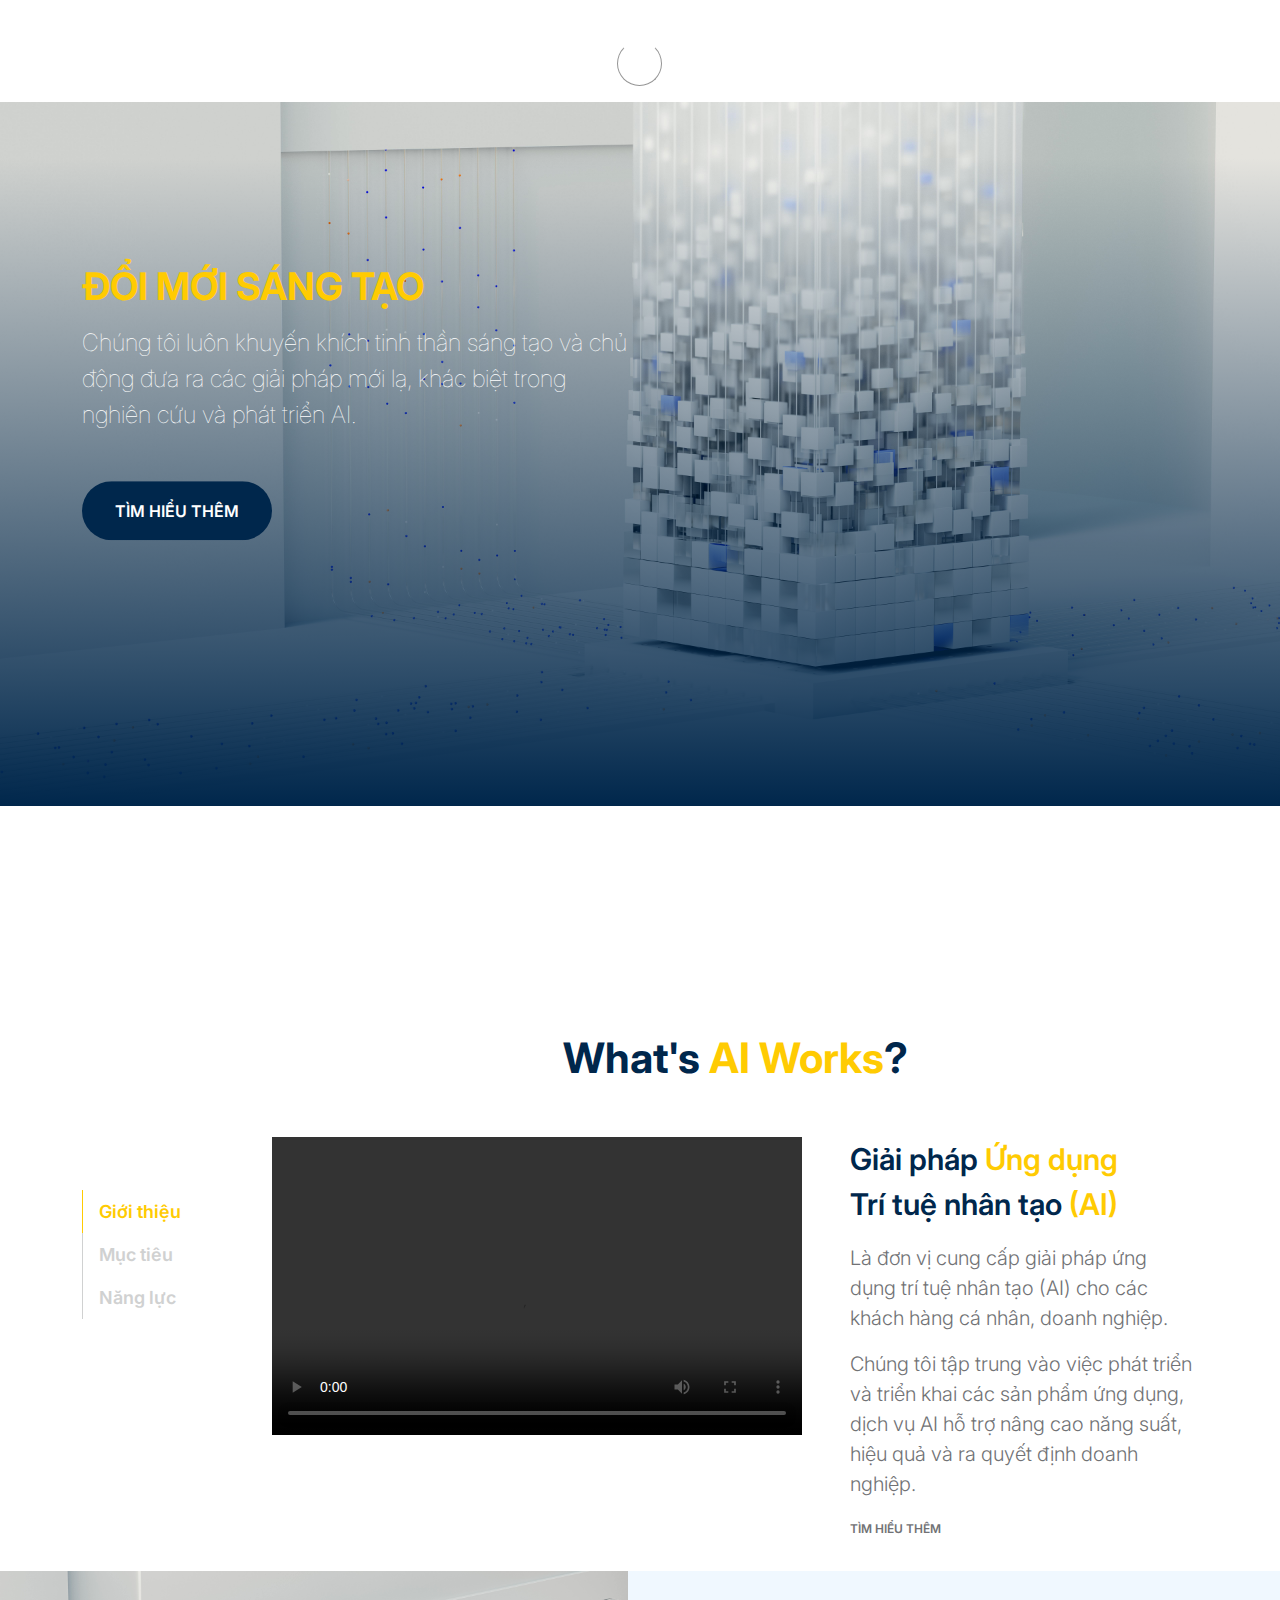
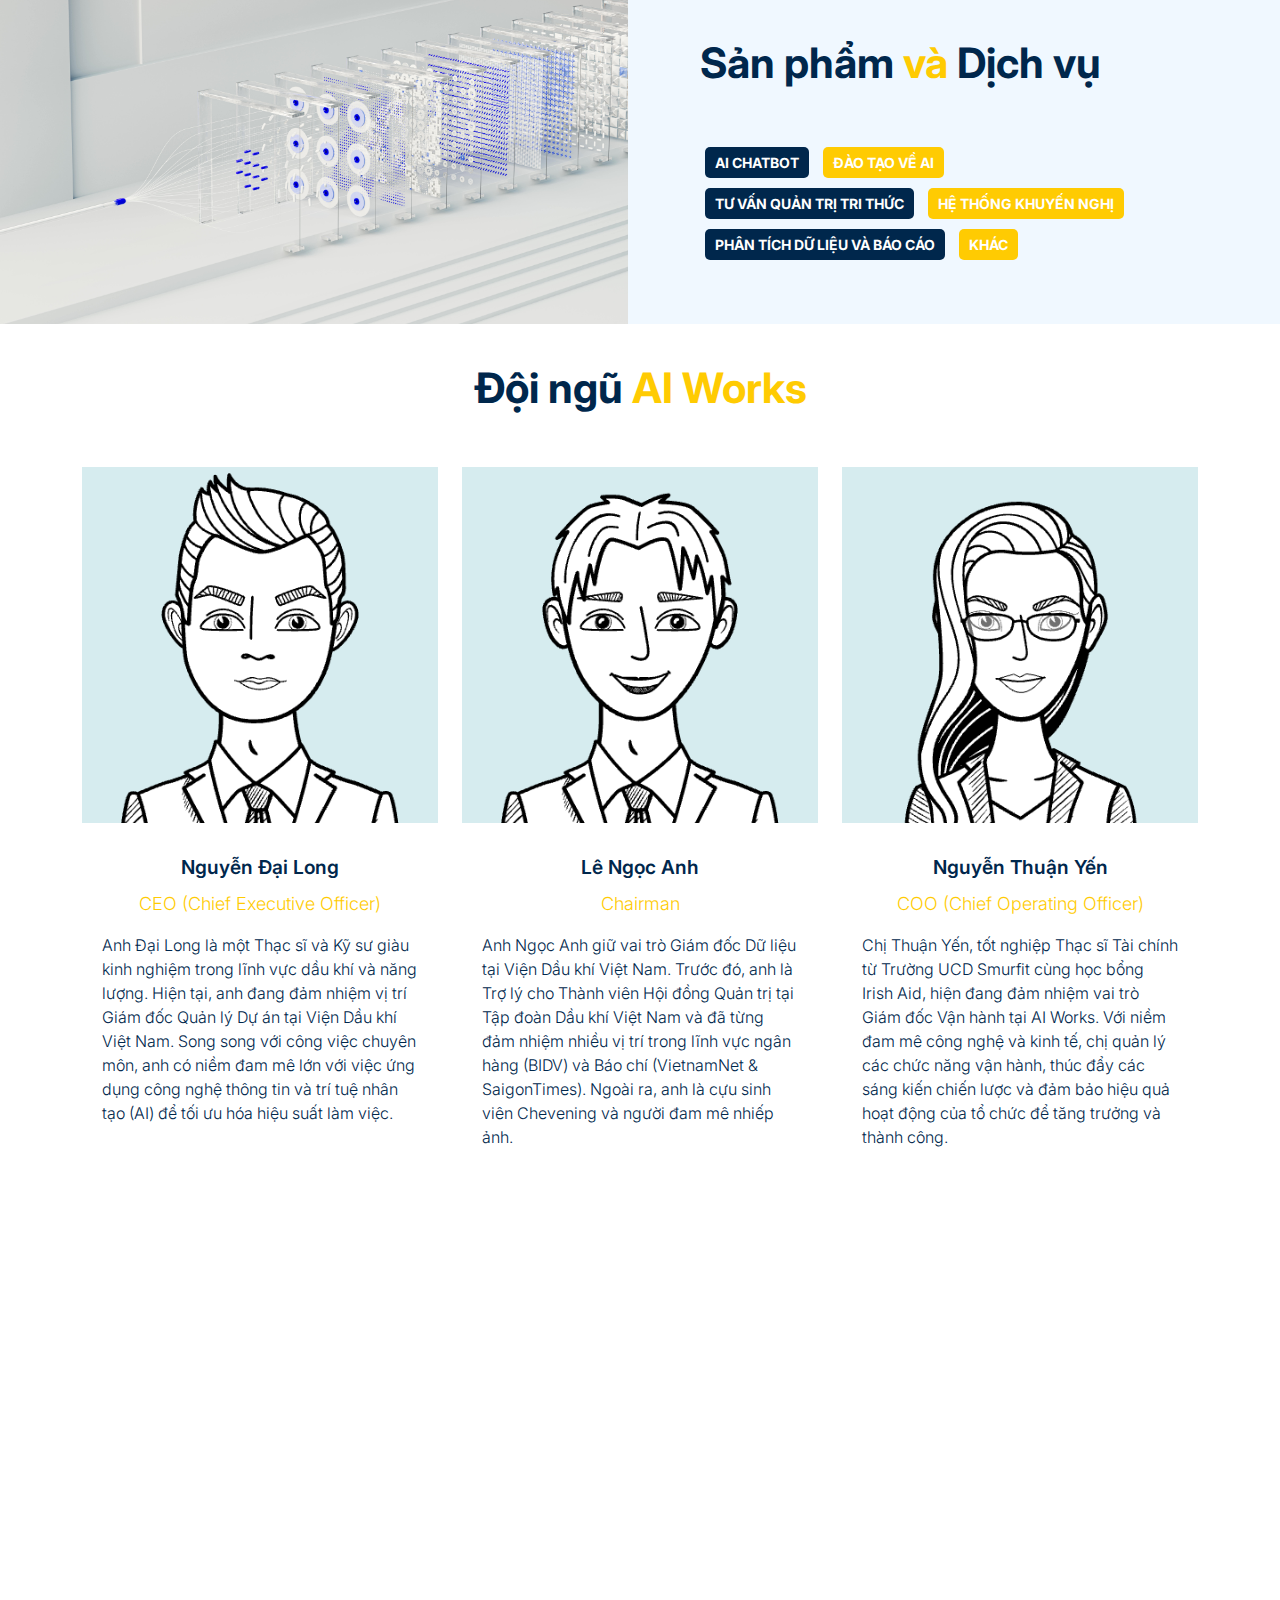
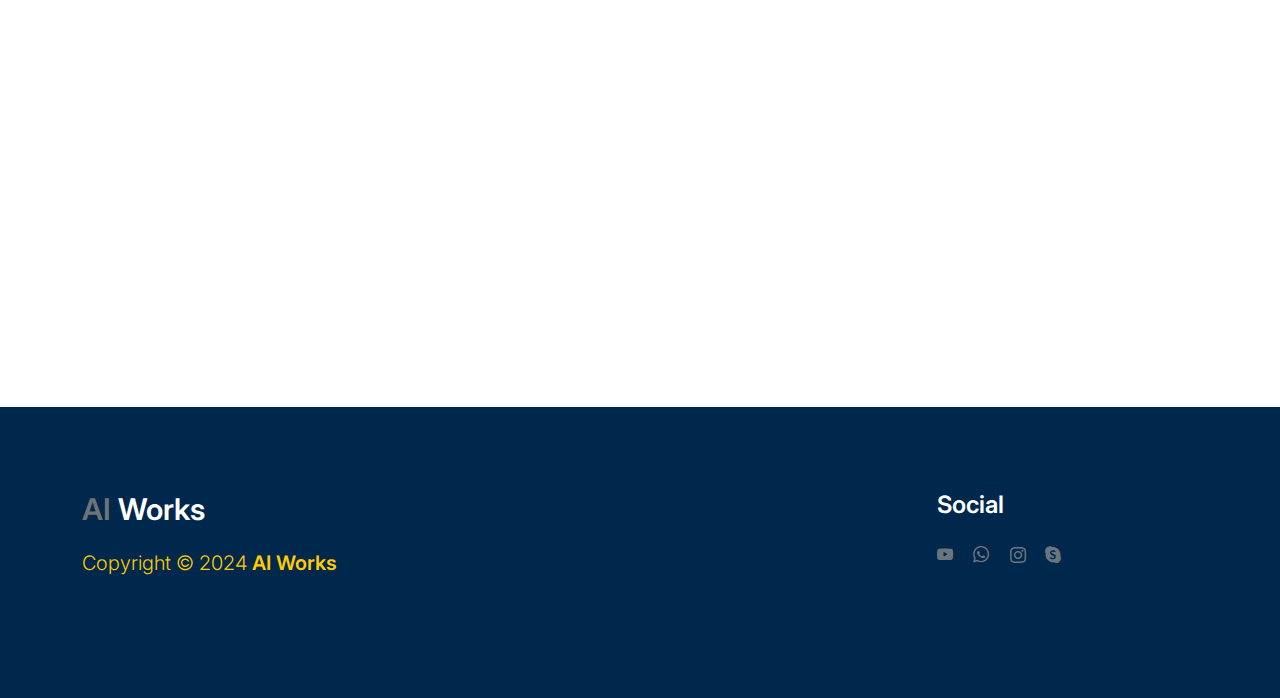
==== commit 943f15d2: "update index.html" ====
--- a/index.html
+++ b/index.html
@@ -348,7 +348,7 @@
                             <p class="tag recommendation-system">Hệ thống khuyến nghị</p>
                             <br>
                             <p class="tag data-analysis">Phân tích dữ liệu và báo cáo</p>
-                            <p class="tag virtual-assistant">Trợ lý ảo</p>
+                            <p class="tag virtual-assistant">Khác</p>
                         </div>
 
                         <!-- <a href="products.html" class="custom-link">
--- a/css/tooplate-little-fashion.css
+++ b/css/tooplate-little-fashion.css
@@ -588,6 +588,7 @@
 
 @media (min-width: 576px) {
   .slick-slideshow .slick-dots {
+    display: none !important;
     max-width: 540px;
   }
 }
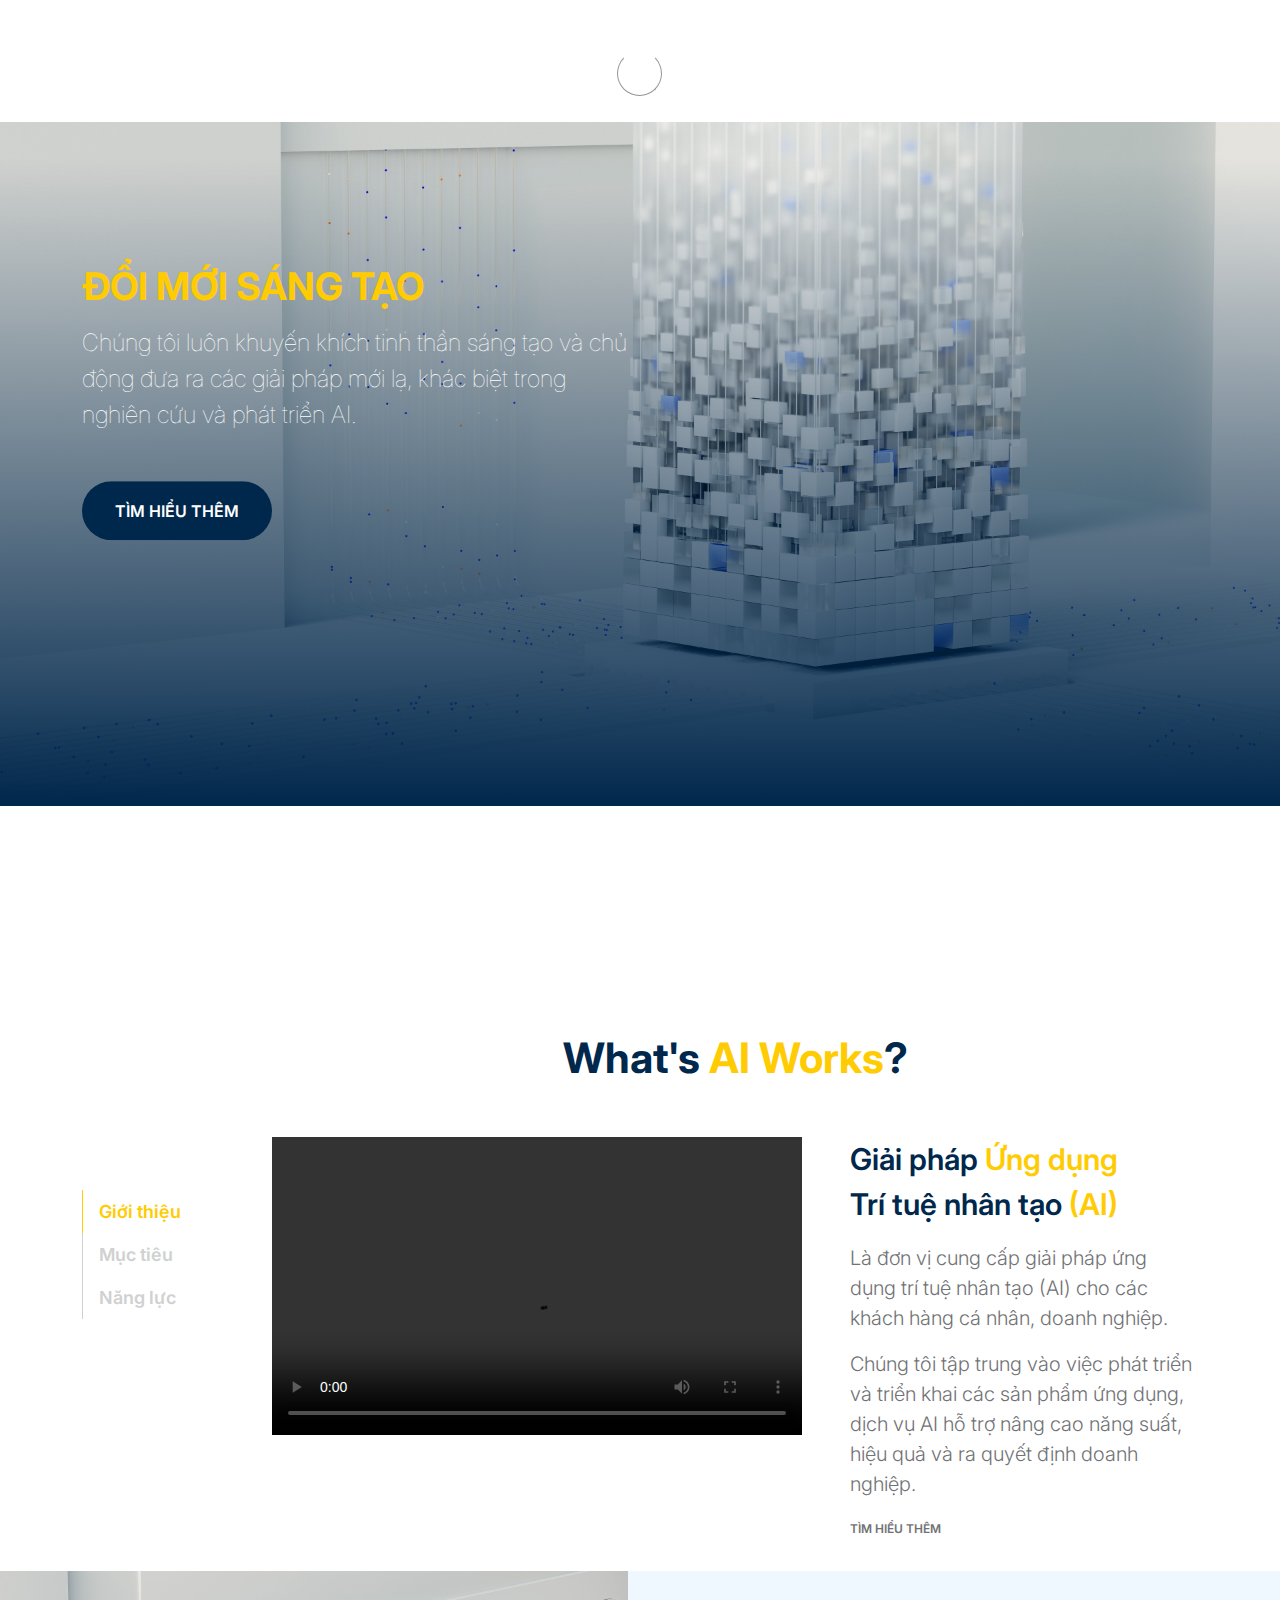
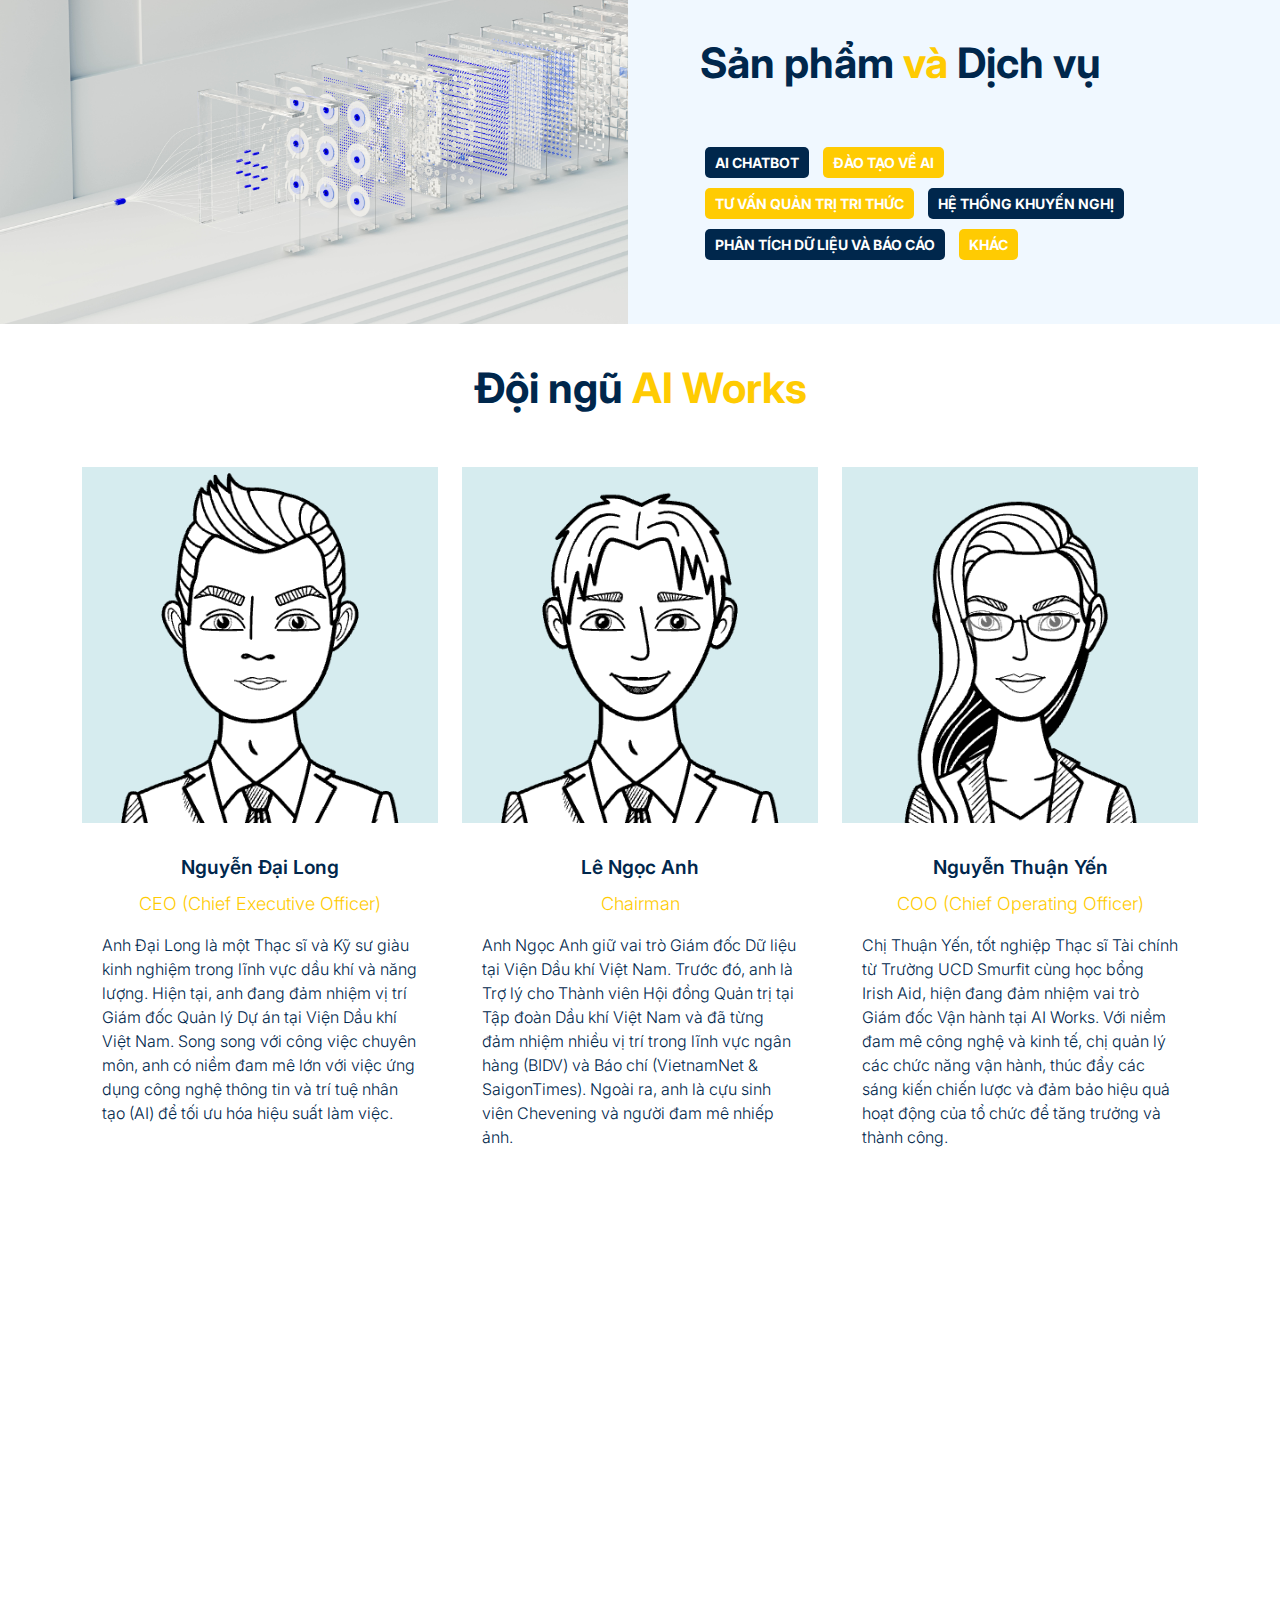
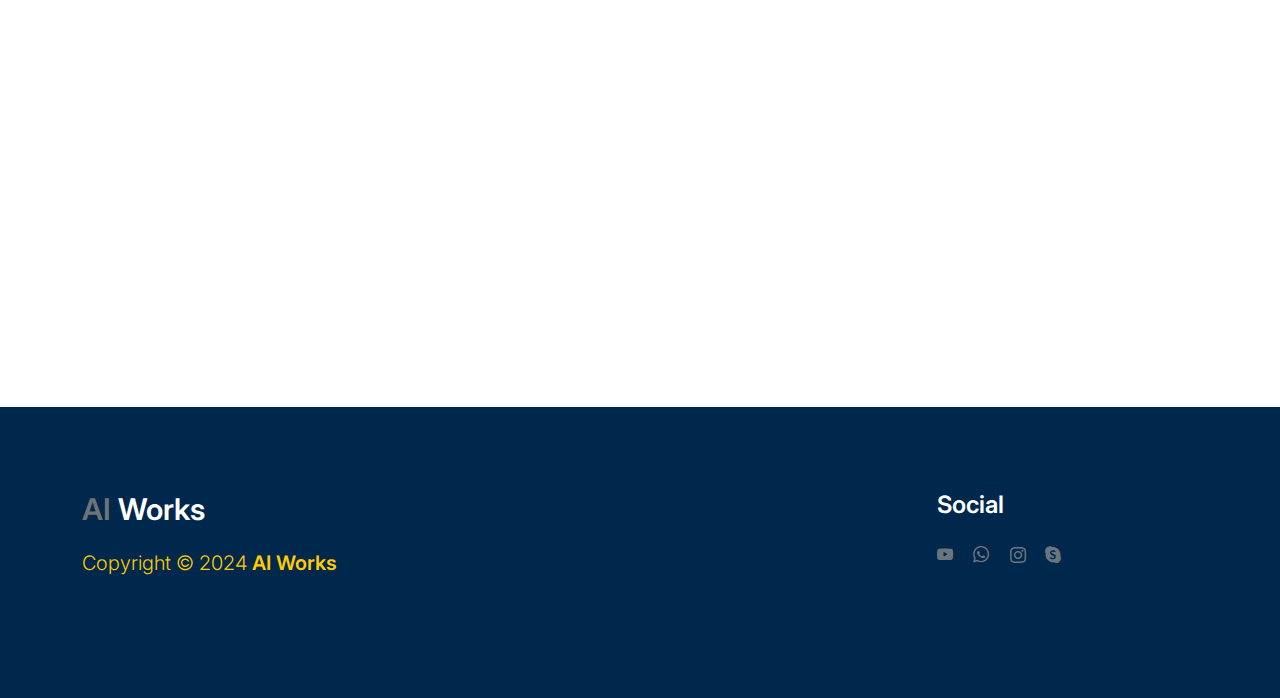
==== commit 8652ccda: "update popup" ====
--- a/index.html
+++ b/index.html
@@ -341,14 +341,15 @@
                             <h2 class="mb-4">Sản phẩm <span>và</span> Dịch vụ</h2>
 
                             <br class="tag-container">
-                            <p class="tag ai-chatbot">AI Chatbot</p>
-                            <p class="tag ai-training">Đào tạo về AI</p>
+                            <p class="tag ai-chatbot" id="openPopupBtn1">AI Chatbot</p>
+                            
+                            <p class="tag ai-training" id="openPopupBtn2">Đào tạo về AI</p>
                             <br>
-                            <p class="tag knowledge-management">Tư vấn quản trị tri thức</p>
-                            <p class="tag recommendation-system">Hệ thống khuyến nghị</p>
+                            <p class="tag knowledge-management" id="openPopupBtn3">Tư vấn quản trị tri thức</p>
+                            <p class="tag recommendation-system" id="openPopupBtn4">Hệ thống khuyến nghị</p>
                             <br>
-                            <p class="tag data-analysis">Phân tích dữ liệu và báo cáo</p>
-                            <p class="tag virtual-assistant">Khác</p>
+                            <p class="tag data-analysis" id="openPopupBtn5">Phân tích dữ liệu và báo cáo</p>
+                            <p class="tag virtual-assistant" id="openPopupBtn6">Khác</p>
                         </div>
 
                         <!-- <a href="products.html" class="custom-link">
@@ -477,6 +478,140 @@
                 </div>
             </div>
         </section>
+        <div id="aiChatbotPopup" class="popup-container" style="display:none;">
+            <div class="popup-content">
+                <span class="close-popup 1">&times;</span>
+                <div class="popup-row">
+                    <div class="popup-col">
+                        <img src="images/AI Chatbot.png" alt="AI Chatbot" class="popup-img"/>
+                    </div>
+                    <div class="popup-col">
+                        <div class="product-info d-flex">
+                            <div>
+                                <p class="tagged ai-chatbot-popup">AI Chatbot</p>
+                                <p></p>
+                                <p style="font-size:medium; color:#00274c;">Chatbot J4U (just for you) - giải pháp chatbot AI tự động hóa tương tác với khách hàng 24/7. Tích hợp ERP, website, mạng xã hội, tạo FAQ/NAQ chính xác, thu thập dữ liệu và cung cấp insight khách hàng. Khả năng tùy biến cao về NLP, thương hiệu và thiết kế cá nhân hoá cho từng doanh nghiệp.
+                                    <br>
+                                    <br>
+                                    Trải nghiệm tại website:  <a href="https://j4u.chat/" target="_blank" style="color:#ffcb02;">j4u.chat</a>
+                                </p>
+                            </div>
+
+                        </div>
+                    </div>
+                </div>
+            </div>
+        </div>
+
+        <div id="aitrainingPopup" class="popup-container" style="display:none;">
+            <div class="popup-content">
+                <span class="close-popup 2">&times;</span>
+                <div class="popup-row">
+                    <div class="popup-col">
+                        <img src="images/training.jpeg" alt="TRAINING" class="popup-img"/>
+                    </div>
+                    <div class="popup-col">
+                        <div class="product-info d-flex">
+                            <div>
+                                <p class="tagged ai-training-popup">Đào tạo về AI</p>
+                                <p></p>
+                                <p style="font-size:medium; color:#00274c;">AI Works cung cấp các khóa đào tạo chuyên sâu về AI và kỹ thuật phân tích dữ liệu nâng cao. Ngoài ra, chúng tôi cũng có khóa học tổng quan về AI phù hợp cho nhiều đối tượng. Các khóa học được thiết kế linh hoạt với hình thức trực tiếp hoặc trực tuyến, mang đến cho học viên những kiến thức thực tiễn và hiệu quả cao.
+                                </p>
+                            </div>
+
+                        </div>
+                    </div>
+                </div>
+            </div>
+        </div>
+
+        <div id="tuVanQTTTPopup" class="popup-container" style="display:none;">
+            <div class="popup-content">
+                <span class="close-popup 3">&times;</span>
+                <div class="popup-row">
+                    <div class="popup-col">
+                        <img src="images/knowledge.jpeg" alt="KNOWLEDGE" class="popup-img"/>
+                    </div>
+                    <div class="popup-col">
+                        <div class="product-info d-flex">
+                            <div>
+                                <p class="tagged knowledge-management-popup">Tư vấn quản trị tri thức</p>
+                                <p></p>
+                                <p style="font-size:medium; color:#00274c;">Tư vấn quản trị tri thức - tổ chức, quản lý và khai thác hiệu quả dữ liệu khách hàng. Xây dựng giải pháp chuyển đổi số áp dụng AI cho doanh nghiệp. Hiện tại, AI Works đang là đối tác chính của PVU (Trường Đại Học Dầu Khí Việt Nam) về lĩnh vực tư vấn quản trị tri thức bằng AI.
+                                </p>
+                            </div>
+
+                        </div>
+                    </div>
+                </div>
+            </div>
+        </div>
+        
+        <div id="recommendationsystemPopup" class="popup-container" style="display:none;">
+            <div class="popup-content">
+                <span class="close-popup 4">&times;</span>
+                <div class="popup-row">
+                    <div class="popup-col">
+                        <img src="images/recommend.jpeg" alt="RECOMMEND" class="popup-img"/>
+                    </div>
+                    <div class="popup-col">
+                        <div class="product-info d-flex">
+                            <div>
+                                <p class="tagged recommendation-system-popup">Hệ thống khuyến nghị</p>
+                                <p></p>
+                                <p style="font-size:medium; color:#00274c;">Hệ thống khuyến nghị thông minh DOE (Design Of Experiment) dành cho ngành công nghiệp hóa chất. Tích hợp thuật toán dữ liệu 4 chiều tiên tiến, DOE phân tích và dự báo chính xác dữ liệu đầu vào, đề xuất phương án tối ưu cho từng trường hợp cụ thể. Mang lại lợi thế cạnh tranh từ dữ liệu, DOE định hình con đường đổi mới cho ngành công nghiệp hóa chất.
+                                </p>
+                            </div>
+
+                        </div>
+                    </div>
+                </div>
+            </div>
+        </div>
+
+        <div id="dataanalysisPopup" class="popup-container" style="display:none;">
+            <div class="popup-content">
+                <span class="close-popup 5">&times;</span>
+                <div class="popup-row">
+                    <div class="popup-col">
+                        <img src="images/ptdl.jpeg" alt="PTDL" class="popup-img"/>
+                    </div>
+                    <div class="popup-col">
+                        <div class="product-info d-flex">
+                            <div>
+                                <p class="tagged ai-chatbot-popup">Phân tích dữ liệu và báo cáo</p>
+                                <p></p>
+                                <p style="font-size:medium; color:#00274c;">Phân tích dữ liệu và báo cáo bằng AI - AI Works ứng dụng các kỹ thuật AI, phân tích tiên tiến để khai thác triệt để giá trị từ dữ liệu phức tạp. Đội ngũ chuyên gia sẽ xử lý, truy vấn và tạo báo cáo chi tiết dựa trên phân tích sâu sắc, giúp doanh nghiệp đưa ra quyết định chiến lược hiệu quả dựa trên dữ liệu.
+                                </p>
+                            </div>
+
+                        </div>
+                    </div>
+                </div>
+            </div>
+        </div>
+
+        <div id="virtualassistantPopup" class="popup-container" style="display:none;">
+            <div class="popup-content">
+                <span class="close-popup 6">&times;</span>
+                <div class="popup-row">
+                    <div class="popup-col">
+                        <img src="images/khac.jpg" alt="KHAC" class="popup-img"/>
+                    </div>
+                    <div class="popup-col">
+                        <div class="product-info d-flex">
+                            <div>
+                                <p class="tagged virtual-assistant-popup">Các sản phẩm AI khác</p>
+                                <p></p>
+                                <p style="font-size:medium; color:#00274c;">AI Works hiện đang nghiên cứu và phát triển các giải pháp AI đa dạng phục vụ nhiều lĩnh vực khác nhau. Trong đó có hệ thống khuyến nghị sản phẩm/dịch vụ thông minh, phân tích và dự báo dữ liệu lớn bằng học máy, AI, hệ thống tự động hóa quy trình và ra quyết định dựa trên AI. Ngoài ra, chúng tôi cũng đang nghiên cứu các phần mềm nhận dạng đối tượng, khuôn mặt sử dụng AI và các ứng dụng AI cho game, giải trí như nhân vật ảo, nội dung cá nhân hóa.
+                                </p>
+                            </div>
+
+                        </div>
+                    </div>
+                </div>
+            </div>
+        </div>
 
     </main>
 
@@ -531,7 +666,7 @@
     <script src="js/jQuery.headroom.js"></script>
     <script src="js/slick.min.js"></script>
     <script src="js/custom.js"></script>
-
+    <script src="js/popup.js"></script>
 </body>
 
 </html>--- a/css/tooplate-little-fashion.css
+++ b/css/tooplate-little-fashion.css
@@ -1224,9 +1224,30 @@
   transform: translateY(-2px);
 }
 
-.ai-chatbot { background-color: var(--dark-color); }
+
+.tagged {
+  display: inline-block;
+  padding: 10px 30px;
+  margin: 5px;
+  border-radius: 5px;
+  color: white;
+  font-size: 28px;
+  font-weight: bold;
+  /* text-transform: uppercase; */
+  /* cursor: pointer; */
+  transition: transform 0.3s;
+}
+.ai-chatbot { background-color: var(--dark-color);}
 .ai-training { background-color: var(--primary-color); }
-.knowledge-management { background-color: var(--dark-color); }
-.recommendation-system { background-color: var(--primary-color); }
+.knowledge-management { background-color: var(--primary-color); }
+.recommendation-system { background-color: var(--dark-color); }
 .data-analysis { background-color: var(--dark-color);}
 .virtual-assistant { background-color: var(--primary-color); }
+
+.ai-chatbot-popup { background-color: var(--dark-color); color: var(--primary-color); }
+.ai-training-popup { background-color: var(--primary-color); color: var(--dark-color); }
+.knowledge-management-popup { background-color: var(--primary-color); color: var(--dark-color); }
+.recommendation-system-popup { background-color: var(--dark-color); color: var(--primary-color); }
+.data-analysis-popup { background-color: var(--dark-color); color: var(--primary-color); }
+.virtual-assistant-popup { background-color: var(--primary-color); color: var(--dark-color); }
+
